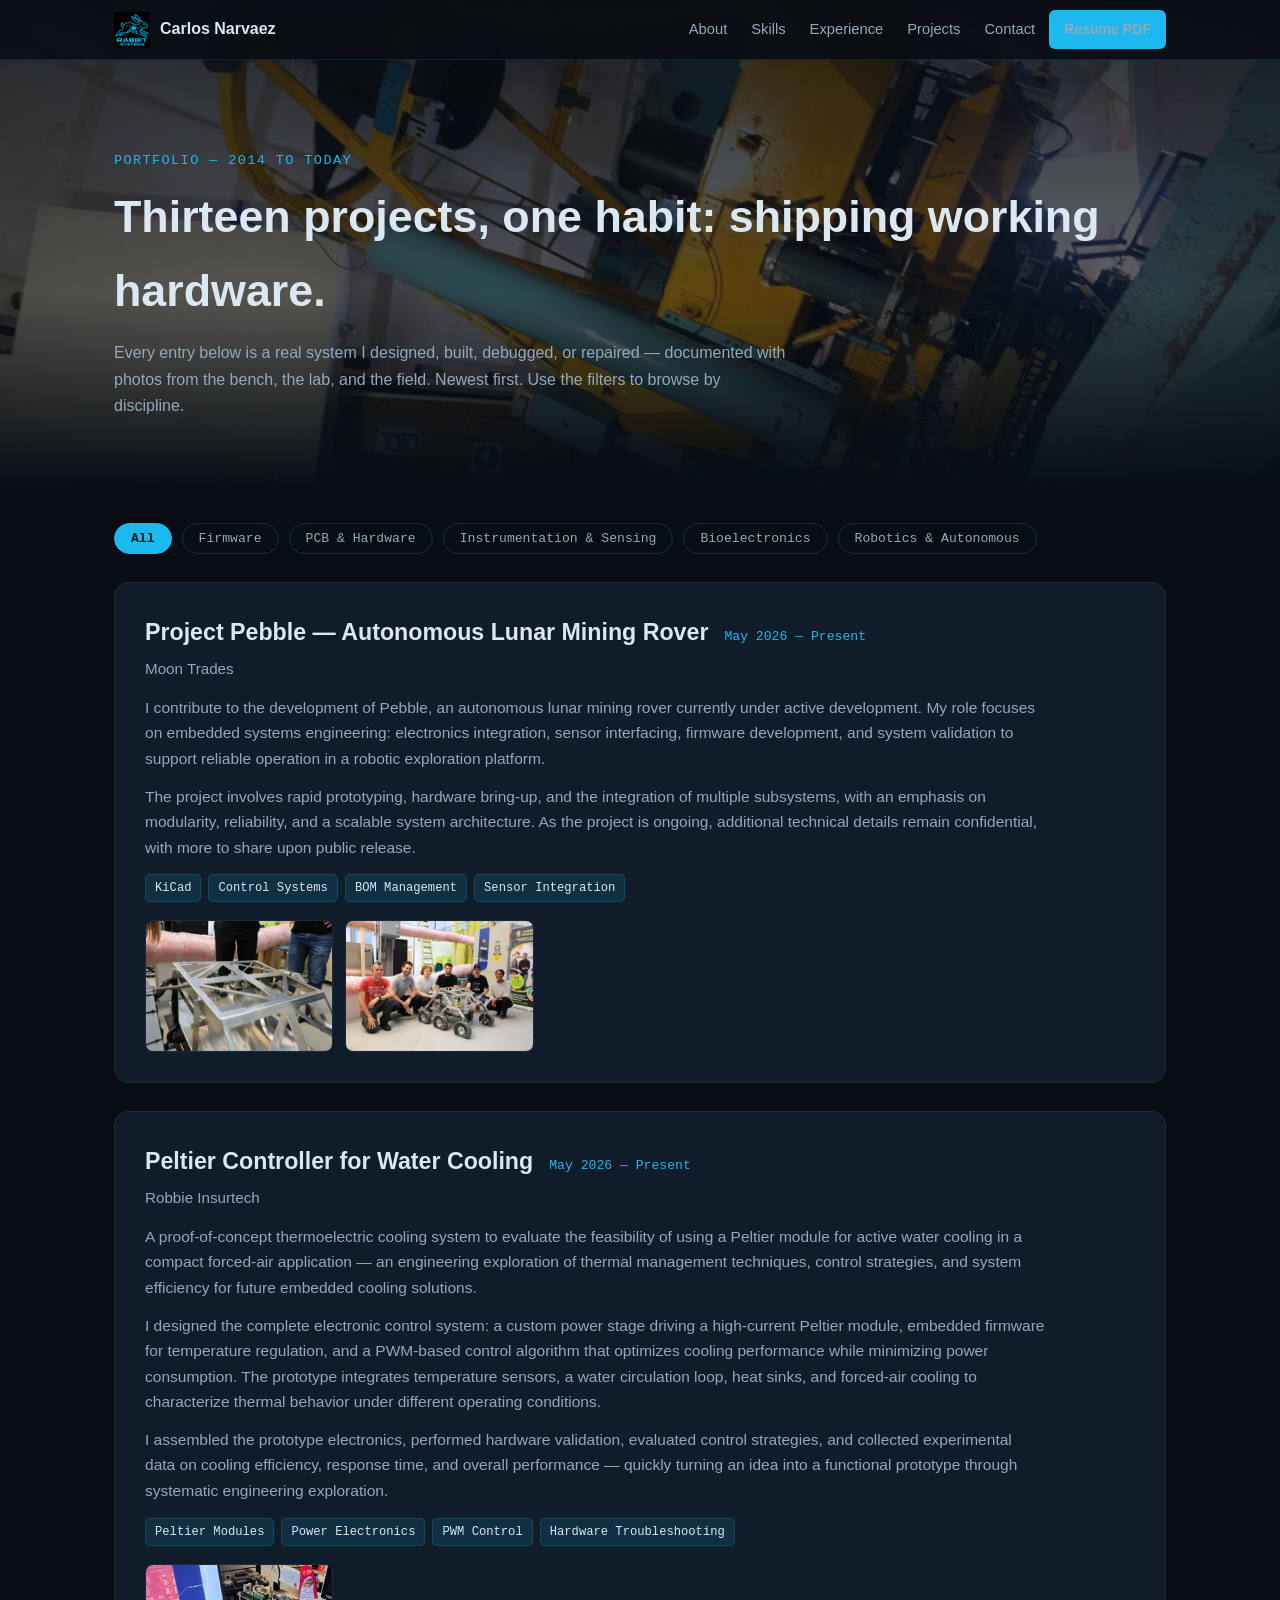
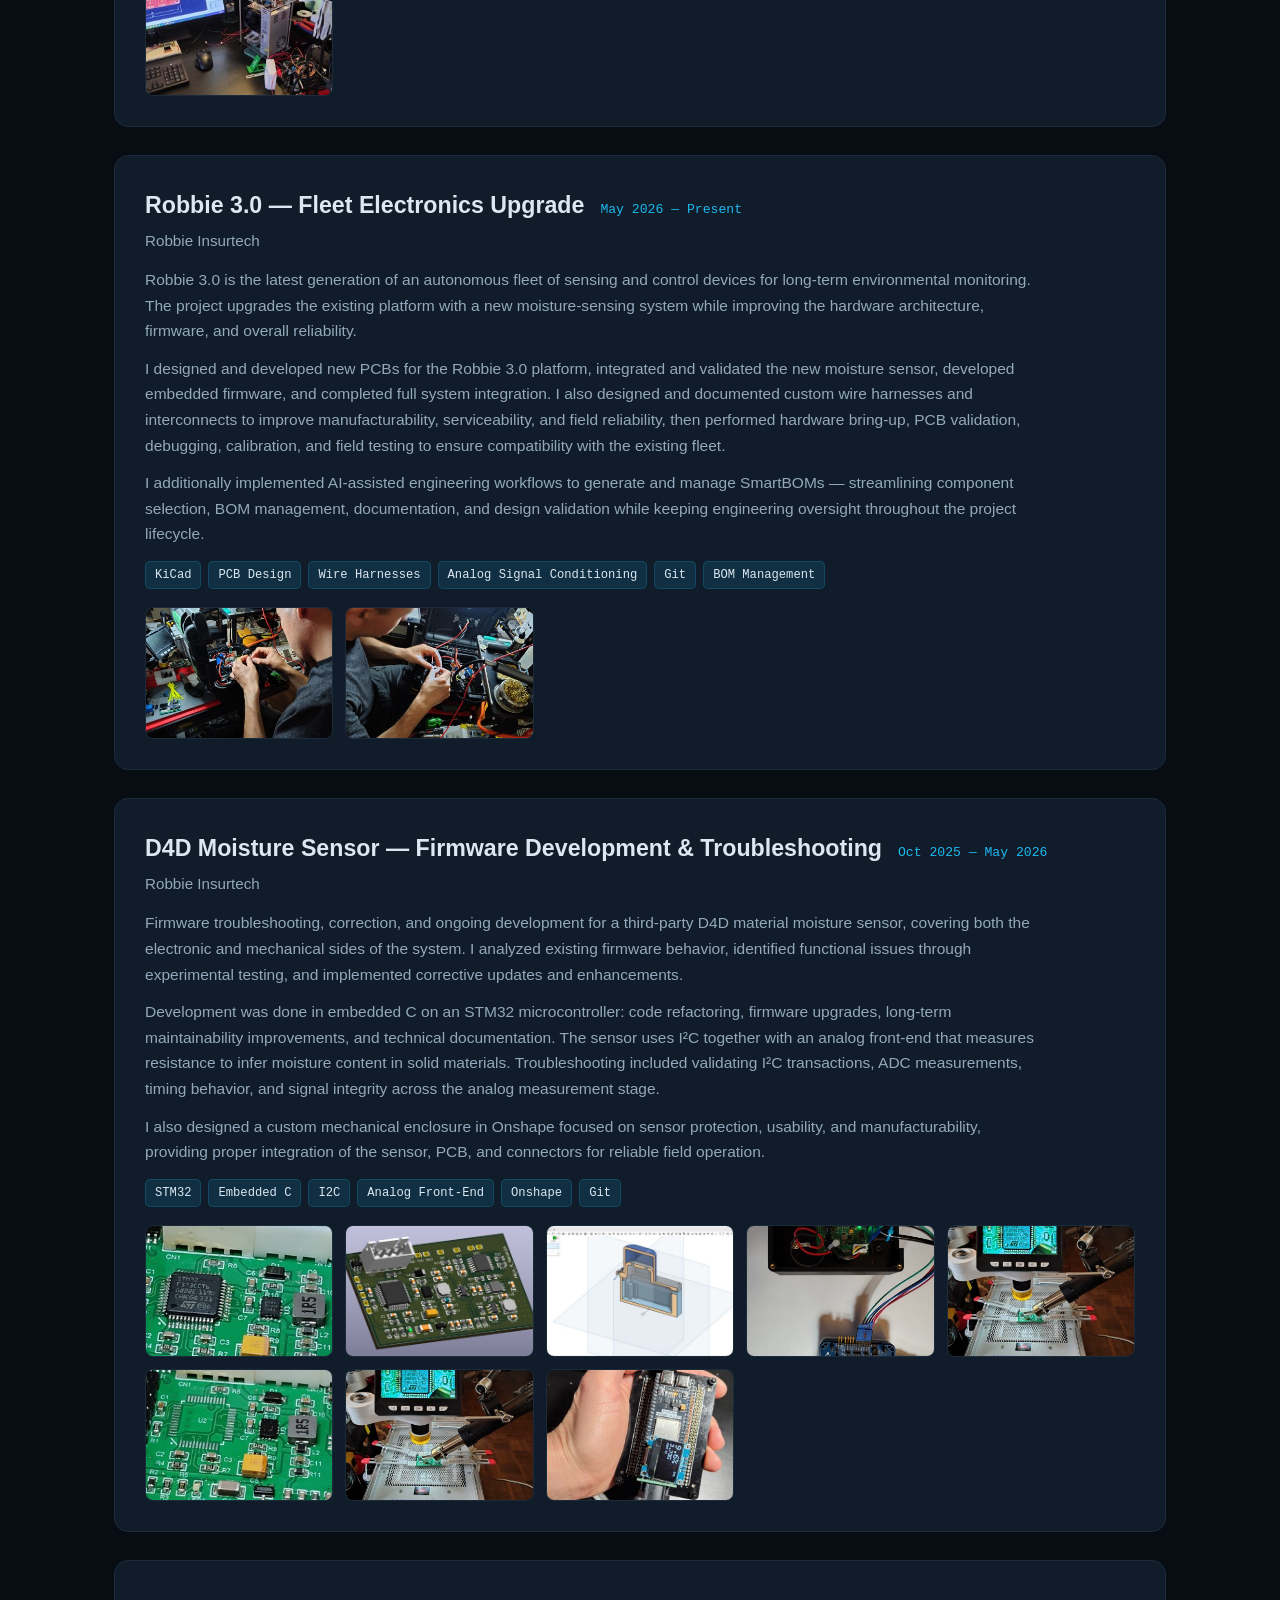
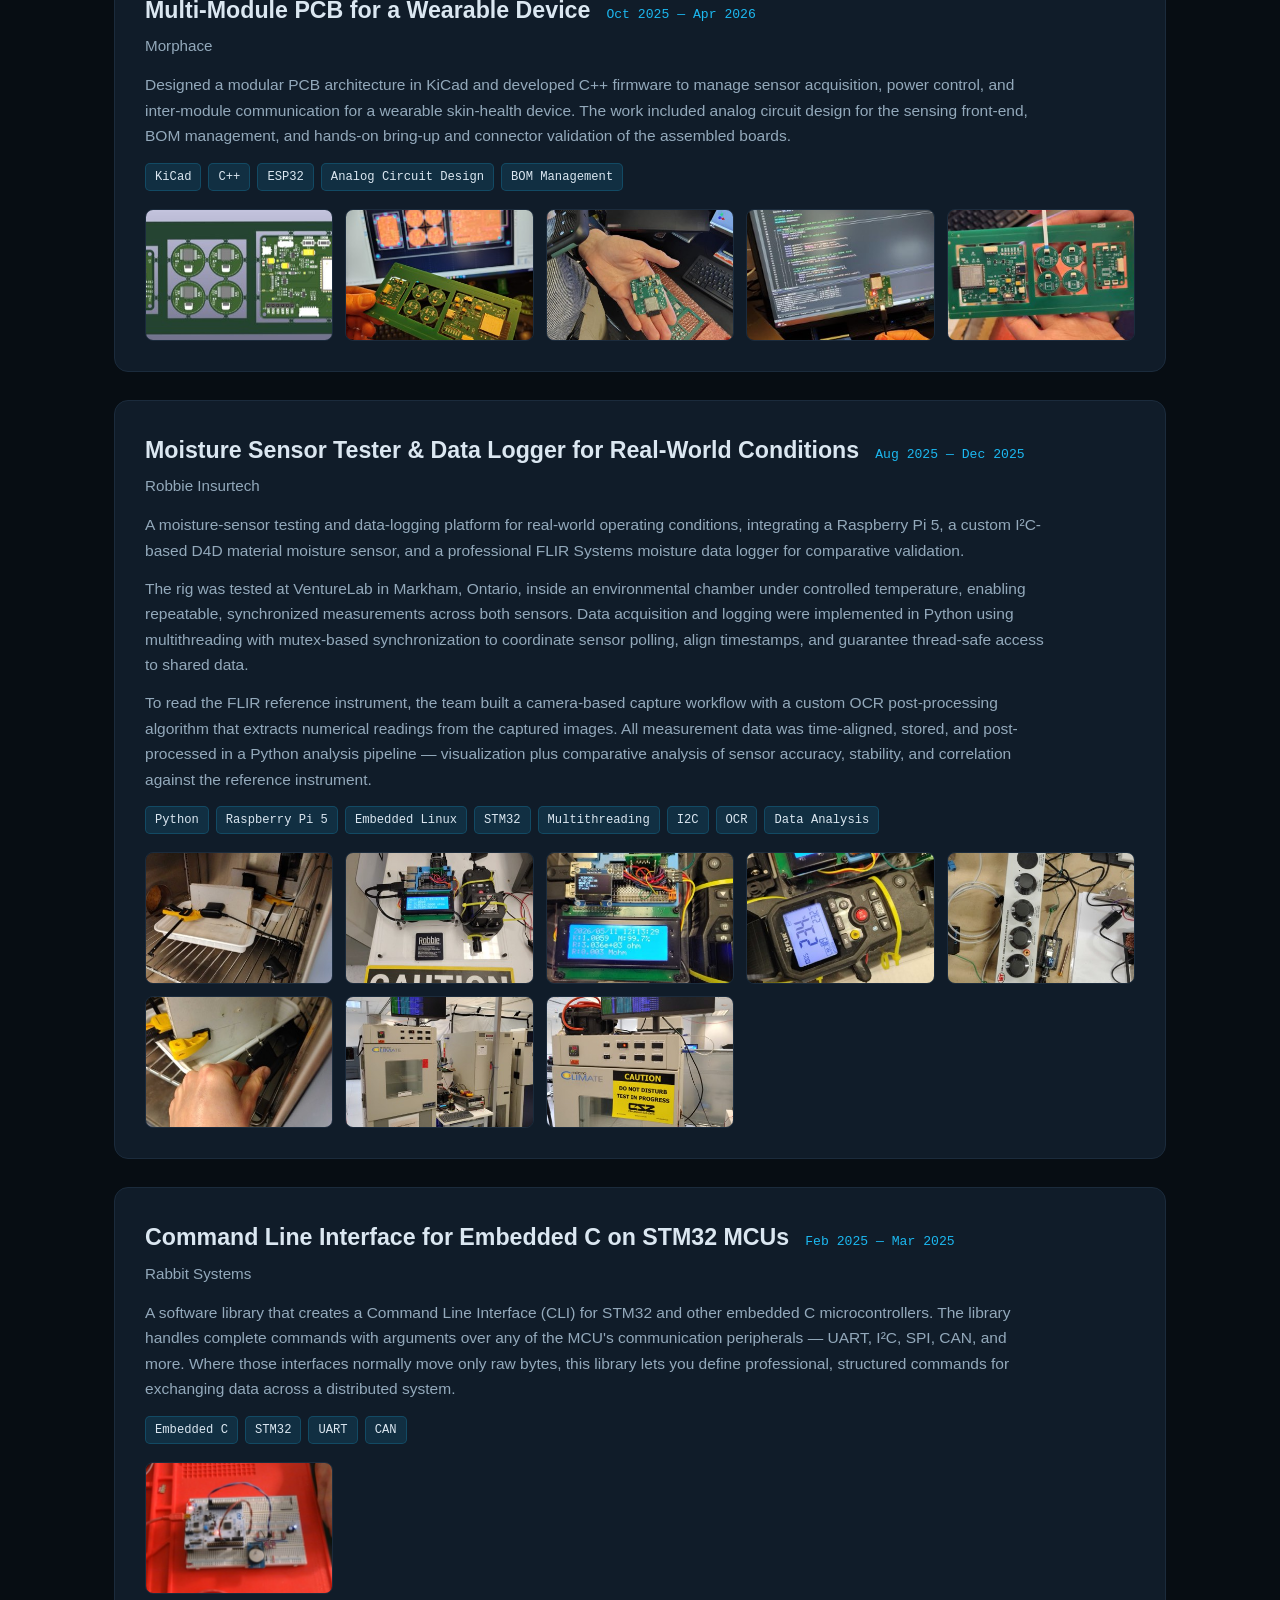
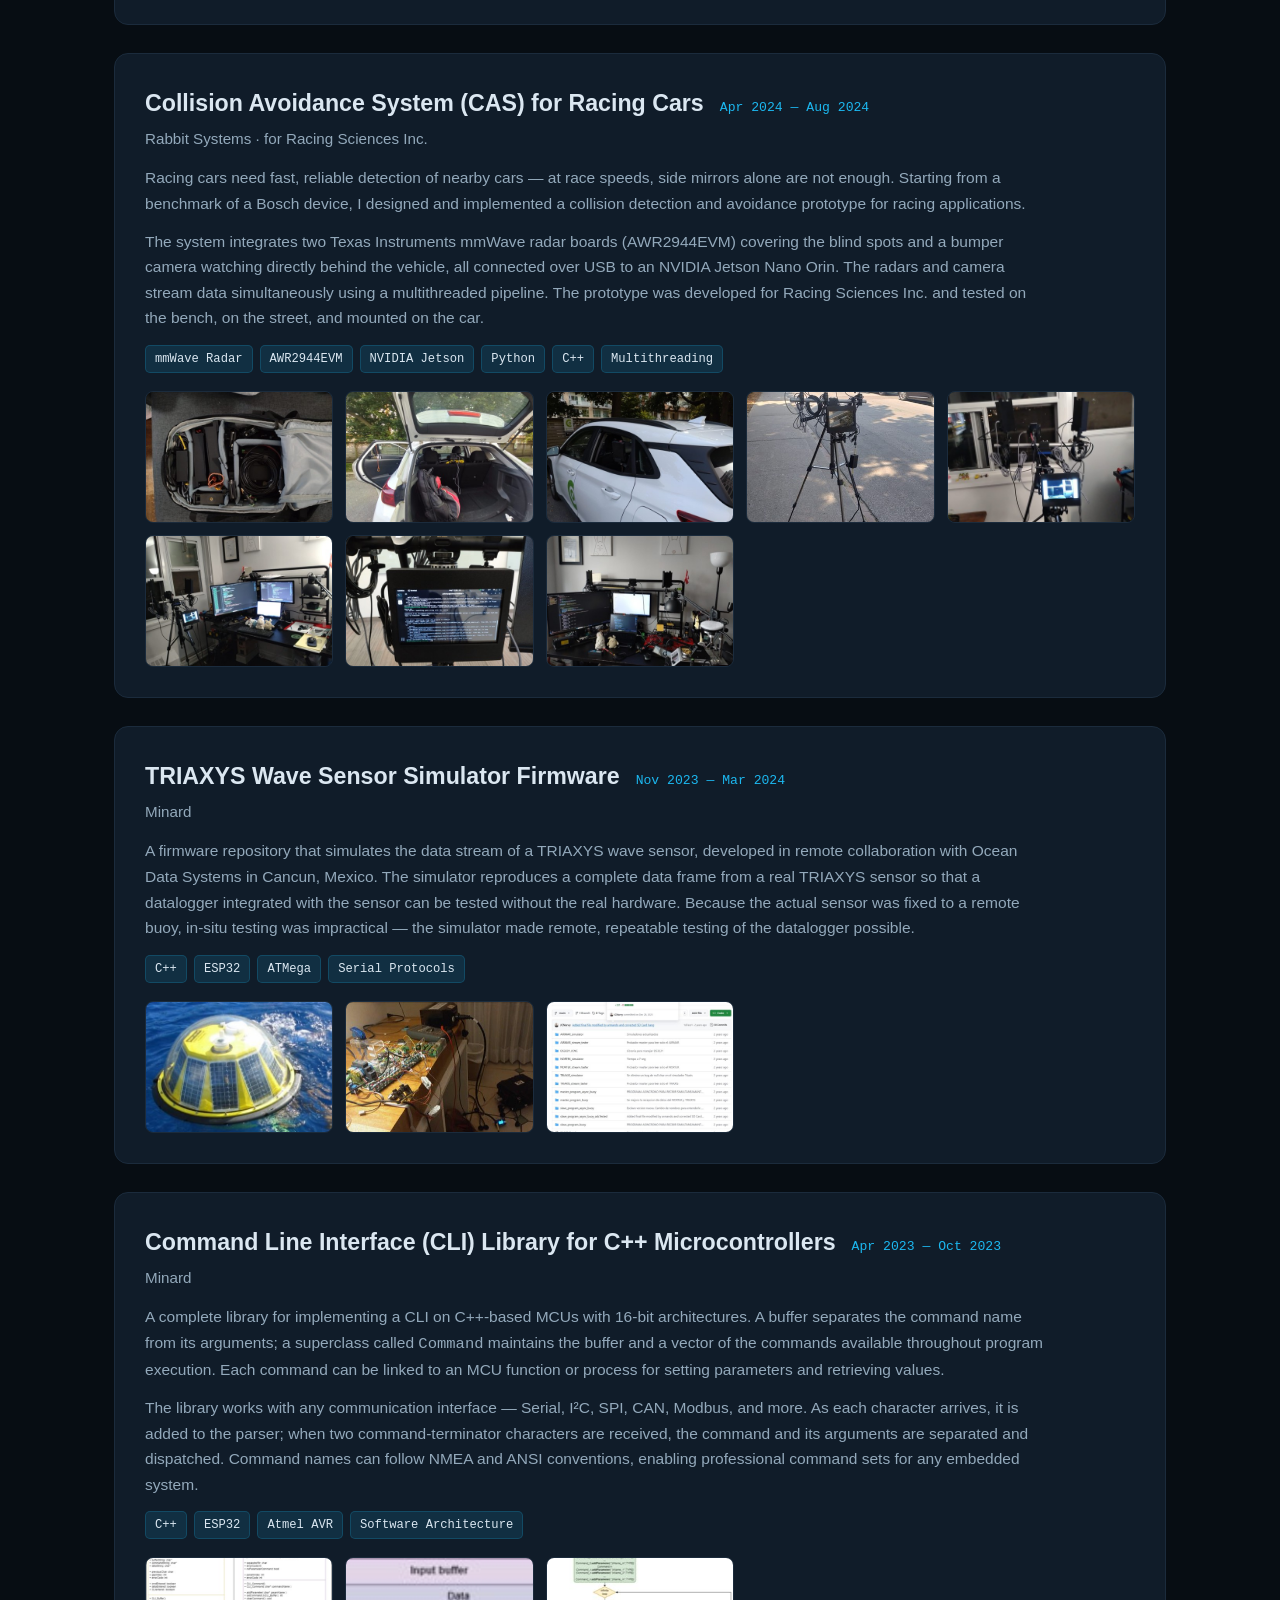
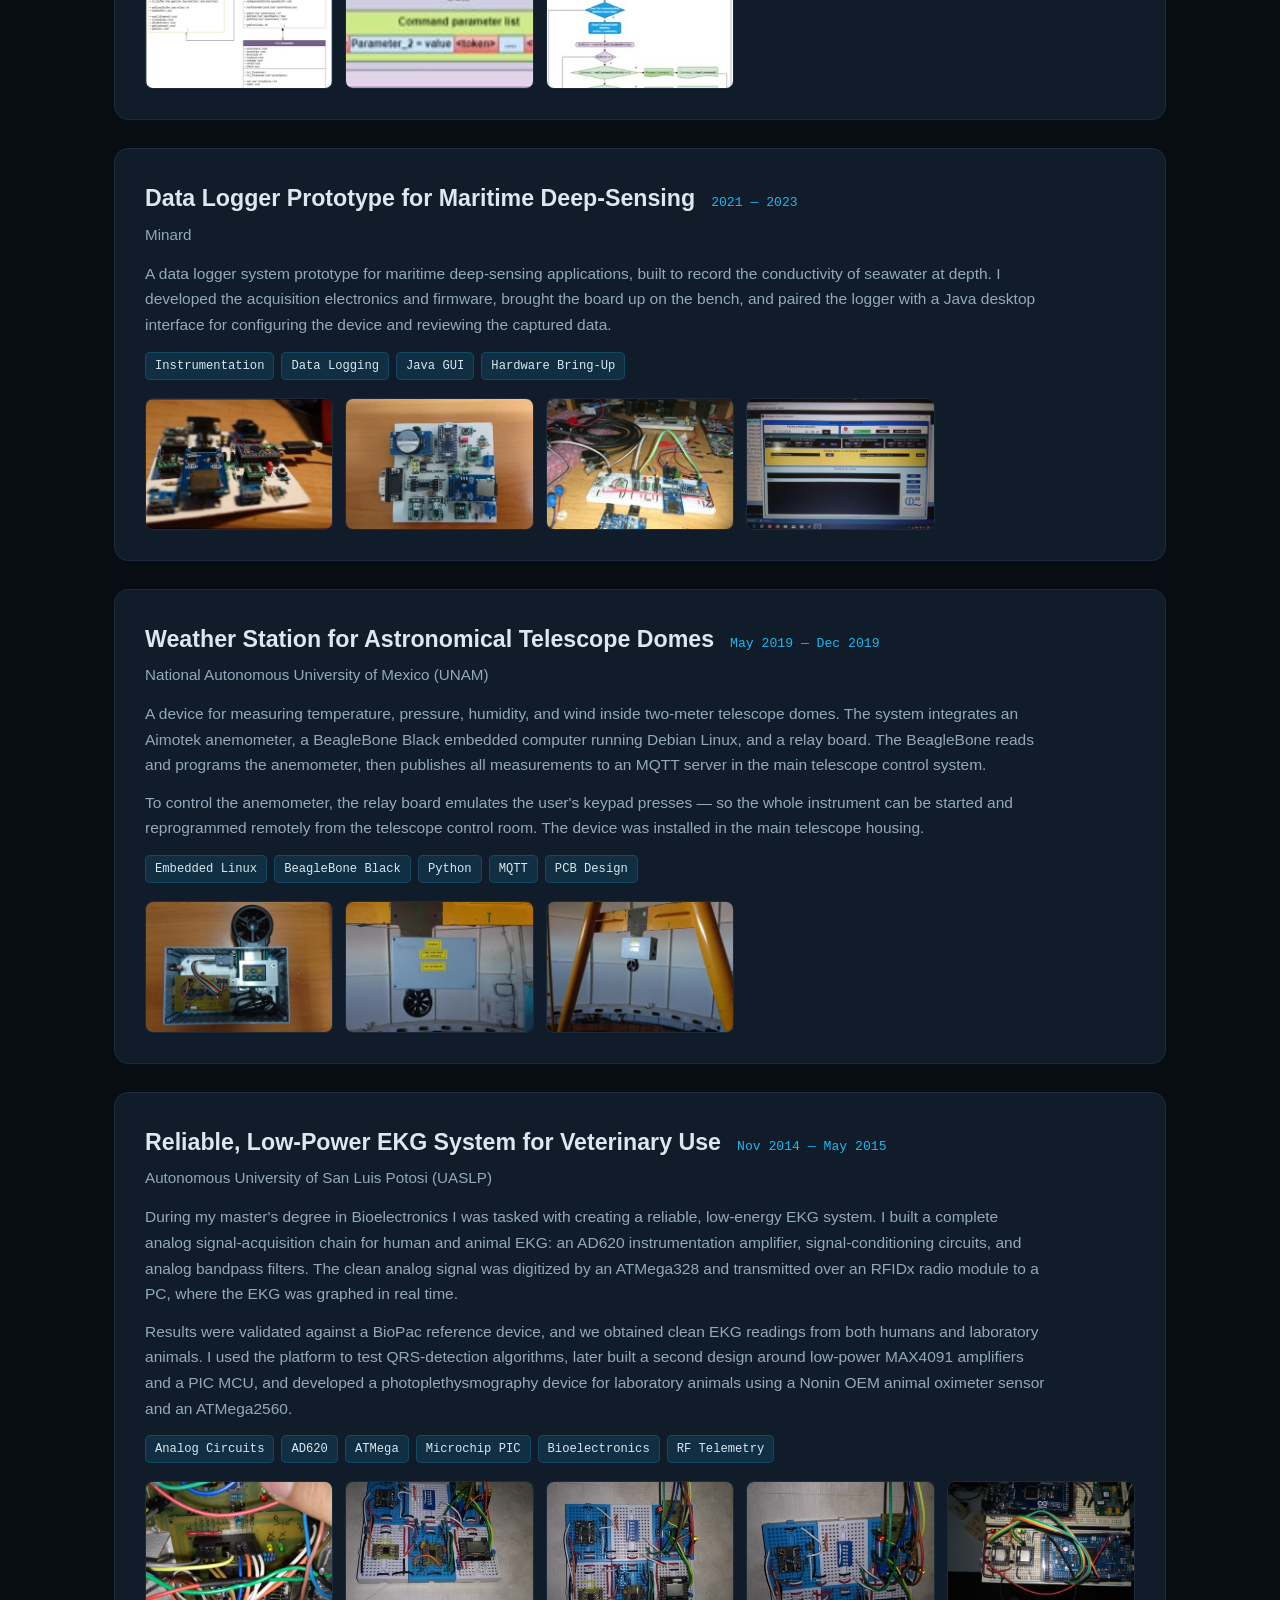
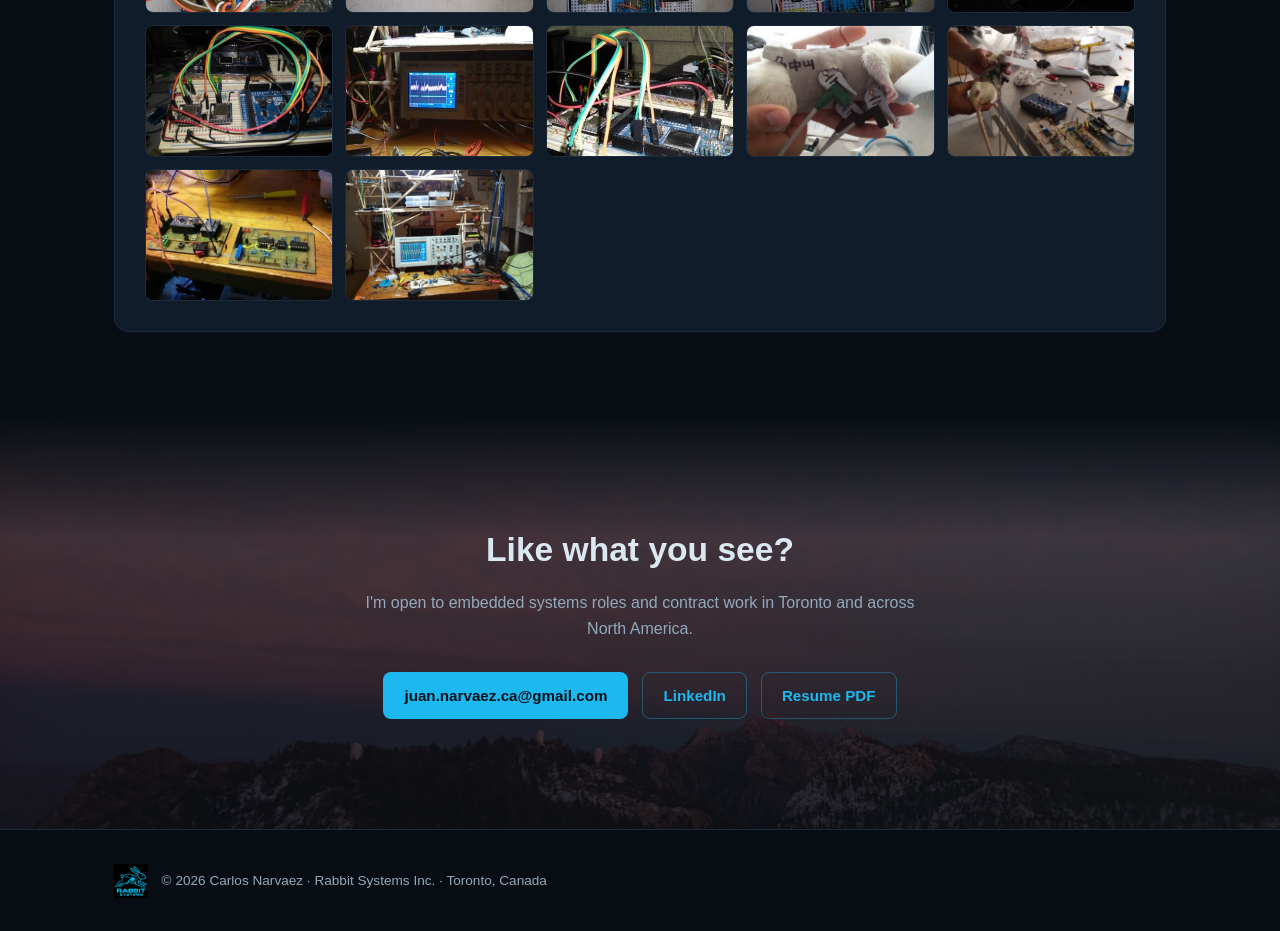
==== projects.html @ be129789 "Add portfolio website: pages, styles, optimized images, resume PDF Static site (HTML/CSS/vanilla JS)" ====
<!DOCTYPE html>
<html lang="en">
<head>
  <meta charset="UTF-8">
  <meta name="viewport" content="width=device-width, initial-scale=1.0">
  <title>Projects — Carlos Narvaez | Embedded Systems Engineer, Toronto</title>
  <meta name="description" content="Thirteen embedded systems projects by Carlos Narvaez: lunar rover electronics, mmWave collision avoidance, moisture-sensing fleets, wearable PCBs, telescope instrumentation, and veterinary EKG systems — all documented with real photos.">
  <meta name="author" content="Carlos Narvaez">
  <link rel="icon" type="image/png" href="assets/img/favicon.png">
  <link rel="stylesheet" href="css/style.css">
  <meta property="og:type" content="website">
  <meta property="og:title" content="Projects — Carlos Narvaez, Embedded Systems Engineer">
  <meta property="og:description" content="A decade of embedded hardware, firmware, and instrumentation projects with real build photos.">
  <meta property="og:image" content="assets/img/projects/pebble/rover.jpg">
</head>
<body>

<nav class="nav">
  <div class="nav-inner">
    <a class="nav-brand" href="index.html">
      <img src="assets/img/logo-small.png" alt="Rabbit Systems logo">
      <span>Carlos Narvaez</span>
    </a>
    <div class="nav-links">
      <a href="index.html#about">About</a>
      <a href="index.html#skills">Skills</a>
      <a href="index.html#experience">Experience</a>
      <a href="projects.html">Projects</a>
      <a href="index.html#contact">Contact</a>
      <a class="btn btn-primary" href="assets/resume/Carlos-Narvaez-Resume.pdf" download>Resume PDF</a>
    </div>
  </div>
</nav>

<header class="page-hero">
  <div class="container">
    <div class="section-kicker">portfolio — 2014 to today</div>
    <h1>Thirteen projects, one habit: shipping working hardware.</h1>
    <p>
      Every entry below is a real system I designed, built, debugged, or repaired — documented with photos
      from the bench, the lab, and the field. Newest first. Use the filters to browse by discipline.
    </p>
  </div>
</header>

<main class="container" style="padding-bottom: 80px;">

  <div class="filters">
    <button class="chip active" data-filter="all">All</button>
    <button class="chip" data-filter="firmware">Firmware</button>
    <button class="chip" data-filter="hardware">PCB &amp; Hardware</button>
    <button class="chip" data-filter="instrumentation">Instrumentation &amp; Sensing</button>
    <button class="chip" data-filter="bioelectronics">Bioelectronics</button>
    <button class="chip" data-filter="robotics">Robotics &amp; Autonomous</button>
  </div>

  <!-- 1. Pebble -->
  <article class="project reveal" id="pebble" data-cats="robotics hardware firmware">
    <div class="project-head">
      <h2>Project Pebble — Autonomous Lunar Mining Rover</h2>
      <span class="project-meta">May 2026 — Present</span>
    </div>
    <div class="project-company">Moon Trades</div>
    <p>
      I contribute to the development of Pebble, an autonomous lunar mining rover currently under active
      development. My role focuses on embedded systems engineering: electronics integration, sensor
      interfacing, firmware development, and system validation to support reliable operation in a robotic
      exploration platform.
    </p>
    <p>
      The project involves rapid prototyping, hardware bring-up, and the integration of multiple subsystems,
      with an emphasis on modularity, reliability, and a scalable system architecture. As the project is
      ongoing, additional technical details remain confidential, with more to share upon public release.
    </p>
    <div class="tags"><span class="tag">KiCad</span><span class="tag">Control Systems</span><span class="tag">BOM Management</span><span class="tag">Sensor Integration</span></div>
    <div class="gallery">
      <a href="assets/img/projects/pebble/rover.jpg"><img src="assets/img/projects/pebble/rover-thumb.jpg" alt="Pebble lunar mining rover prototype chassis during development."></a>
      <a href="assets/img/projects/pebble/team.jpg"><img src="assets/img/projects/pebble/team-thumb.jpg" alt="The Pebble rover engineering team at work."></a>
    </div>
  </article>

  <!-- 2. Peltier -->
  <article class="project reveal" id="peltier" data-cats="hardware firmware">
    <div class="project-head">
      <h2>Peltier Controller for Water Cooling</h2>
      <span class="project-meta">May 2026 — Present</span>
    </div>
    <div class="project-company">Robbie Insurtech</div>
    <p>
      A proof-of-concept thermoelectric cooling system to evaluate the feasibility of using a Peltier module
      for active water cooling in a compact forced-air application — an engineering exploration of thermal
      management techniques, control strategies, and system efficiency for future embedded cooling solutions.
    </p>
    <p>
      I designed the complete electronic control system: a custom power stage driving a high-current Peltier
      module, embedded firmware for temperature regulation, and a PWM-based control algorithm that optimizes
      cooling performance while minimizing power consumption. The prototype integrates temperature sensors, a
      water circulation loop, heat sinks, and forced-air cooling to characterize thermal behavior under
      different operating conditions.
    </p>
    <p>
      I assembled the prototype electronics, performed hardware validation, evaluated control strategies, and
      collected experimental data on cooling efficiency, response time, and overall performance — quickly
      turning an idea into a functional prototype through systematic engineering exploration.
    </p>
    <div class="tags"><span class="tag">Peltier Modules</span><span class="tag">Power Electronics</span><span class="tag">PWM Control</span><span class="tag">Hardware Troubleshooting</span></div>
    <div class="gallery">
      <a href="assets/img/projects/peltier/peltier-prototype.jpg"><img src="assets/img/projects/peltier/peltier-prototype-thumb.jpg" alt="Peltier thermoelectric water-cooling controller prototype with power stage and sensors."></a>
    </div>
  </article>

  <!-- 3. Robbie 3.0 -->
  <article class="project reveal" id="robbie3" data-cats="hardware firmware instrumentation">
    <div class="project-head">
      <h2>Robbie 3.0 — Fleet Electronics Upgrade</h2>
      <span class="project-meta">May 2026 — Present</span>
    </div>
    <div class="project-company">Robbie Insurtech</div>
    <p>
      Robbie 3.0 is the latest generation of an autonomous fleet of sensing and control devices for long-term
      environmental monitoring. The project upgrades the existing platform with a new moisture-sensing system
      while improving the hardware architecture, firmware, and overall reliability.
    </p>
    <p>
      I designed and developed new PCBs for the Robbie 3.0 platform, integrated and validated the new moisture
      sensor, developed embedded firmware, and completed full system integration. I also designed and
      documented custom wire harnesses and interconnects to improve manufacturability, serviceability, and
      field reliability, then performed hardware bring-up, PCB validation, debugging, calibration, and field
      testing to ensure compatibility with the existing fleet.
    </p>
    <p>
      I additionally implemented AI-assisted engineering workflows to generate and manage SmartBOMs —
      streamlining component selection, BOM management, documentation, and design validation while keeping
      engineering oversight throughout the project lifecycle.
    </p>
    <div class="tags"><span class="tag">KiCad</span><span class="tag">PCB Design</span><span class="tag">Wire Harnesses</span><span class="tag">Analog Signal Conditioning</span><span class="tag">Git</span><span class="tag">BOM Management</span></div>
    <div class="gallery">
      <a href="assets/img/projects/robbie3/installing-and-testing.jpg"><img src="assets/img/projects/robbie3/installing-and-testing-thumb.jpg" alt="Installing and testing the upgraded Robbie 3.0 electronics in the field."></a>
      <a href="assets/img/projects/robbie3/testing-sensor.jpg"><img src="assets/img/projects/robbie3/testing-sensor-thumb.jpg" alt="Bench-testing the new moisture sensor for the Robbie 3.0 platform."></a>
    </div>
  </article>

  <!-- 4. D4D -->
  <article class="project reveal" id="d4d" data-cats="firmware instrumentation hardware">
    <div class="project-head">
      <h2>D4D Moisture Sensor — Firmware Development &amp; Troubleshooting</h2>
      <span class="project-meta">Oct 2025 — May 2026</span>
    </div>
    <div class="project-company">Robbie Insurtech</div>
    <p>
      Firmware troubleshooting, correction, and ongoing development for a third-party D4D material moisture
      sensor, covering both the electronic and mechanical sides of the system. I analyzed existing firmware
      behavior, identified functional issues through experimental testing, and implemented corrective updates
      and enhancements.
    </p>
    <p>
      Development was done in embedded C on an STM32 microcontroller: code refactoring, firmware upgrades,
      long-term maintainability improvements, and technical documentation. The sensor uses I²C together with
      an analog front-end that measures resistance to infer moisture content in solid materials.
      Troubleshooting included validating I²C transactions, ADC measurements, timing behavior, and signal
      integrity across the analog measurement stage.
    </p>
    <p>
      I also designed a custom mechanical enclosure in Onshape focused on sensor protection, usability, and
      manufacturability, providing proper integration of the sensor, PCB, and connectors for reliable field
      operation.
    </p>
    <div class="tags"><span class="tag">STM32</span><span class="tag">Embedded C</span><span class="tag">I2C</span><span class="tag">Analog Front-End</span><span class="tag">Onshape</span><span class="tag">Git</span></div>
    <div class="gallery">
      <a href="assets/img/projects/d4d/pcb.jpg"><img src="assets/img/projects/d4d/pcb-thumb.jpg" alt="D4D moisture sensor PCB on the bench."></a>
      <a href="assets/img/projects/d4d/renderized-pcb.jpg"><img src="assets/img/projects/d4d/renderized-pcb-thumb.jpg" alt="3D render of the D4D moisture sensor PCB."></a>
      <a href="assets/img/projects/d4d/case-d4d.jpg"><img src="assets/img/projects/d4d/case-d4d-thumb.jpg" alt="Custom mechanical enclosure designed in Onshape for the D4D sensor."></a>
      <a href="assets/img/projects/d4d/pcb-firmware-uploading-troubleshooting.jpg"><img src="assets/img/projects/d4d/pcb-firmware-uploading-troubleshooting-thumb.jpg" alt="Troubleshooting firmware uploading on the D4D sensor PCB."></a>
      <a href="assets/img/projects/d4d/resoldering-mcu.jpg"><img src="assets/img/projects/d4d/resoldering-mcu-thumb.jpg" alt="Resoldering the STM32 microcontroller under magnification."></a>
      <a href="assets/img/projects/d4d/resoldering-the-mcu.jpg"><img src="assets/img/projects/d4d/resoldering-the-mcu-thumb.jpg" alt="SMD rework of the microcontroller on the D4D board."></a>
      <a href="assets/img/projects/d4d/rework.jpg"><img src="assets/img/projects/d4d/rework-thumb.jpg" alt="PCB rework station during D4D board repair."></a>
      <a href="assets/img/projects/d4d/serial-quick-tester-esp32.jpg"><img src="assets/img/projects/d4d/serial-quick-tester-esp32-thumb.jpg" alt="ESP32-based serial quick tester used to validate the D4D sensor."></a>
    </div>
  </article>

  <!-- 5. Wearable -->
  <article class="project reveal" id="wearable" data-cats="hardware bioelectronics firmware">
    <div class="project-head">
      <h2>Multi-Module PCB for a Wearable Device</h2>
      <span class="project-meta">Oct 2025 — Apr 2026</span>
    </div>
    <div class="project-company">Morphace</div>
    <p>
      Designed a modular PCB architecture in KiCad and developed C++ firmware to manage sensor acquisition,
      power control, and inter-module communication for a wearable skin-health device. The work included
      analog circuit design for the sensing front-end, BOM management, and hands-on bring-up and connector
      validation of the assembled boards.
    </p>
    <div class="tags"><span class="tag">KiCad</span><span class="tag">C++</span><span class="tag">ESP32</span><span class="tag">Analog Circuit Design</span><span class="tag">BOM Management</span></div>
    <div class="gallery">
      <a href="assets/img/projects/wearable/pcb.jpg"><img src="assets/img/projects/wearable/pcb-thumb.jpg" alt="Multi-module wearable device PCB, assembled."></a>
      <a href="assets/img/projects/wearable/pcb-ready.jpg"><img src="assets/img/projects/wearable/pcb-ready-thumb.jpg" alt="Finished wearable PCB ready for integration."></a>
      <a href="assets/img/projects/wearable/unboxing.jpg"><img src="assets/img/projects/wearable/unboxing-thumb.jpg" alt="Unboxing the first fabricated batch of wearable PCBs."></a>
      <a href="assets/img/projects/wearable/first-quick-test.jpg"><img src="assets/img/projects/wearable/first-quick-test-thumb.jpg" alt="First power-on quick test of the wearable board."></a>
      <a href="assets/img/projects/wearable/testing-connectors.jpg"><img src="assets/img/projects/wearable/testing-connectors-thumb.jpg" alt="Testing inter-module connectors on the wearable PCB."></a>
    </div>
  </article>

  <!-- 6. Moisture tester -->
  <article class="project reveal" id="moisture-tester" data-cats="instrumentation firmware">
    <div class="project-head">
      <h2>Moisture Sensor Tester &amp; Data Logger for Real-World Conditions</h2>
      <span class="project-meta">Aug 2025 — Dec 2025</span>
    </div>
    <div class="project-company">Robbie Insurtech</div>
    <p>
      A moisture-sensor testing and data-logging platform for real-world operating conditions, integrating a
      Raspberry Pi 5, a custom I²C-based D4D material moisture sensor, and a professional FLIR Systems
      moisture data logger for comparative validation.
    </p>
    <p>
      The rig was tested at VentureLab in Markham, Ontario, inside an environmental chamber under controlled
      temperature, enabling repeatable, synchronized measurements across both sensors. Data acquisition and
      logging were implemented in Python using multithreading with mutex-based synchronization to coordinate
      sensor polling, align timestamps, and guarantee thread-safe access to shared data.
    </p>
    <p>
      To read the FLIR reference instrument, the team built a camera-based capture workflow with a custom OCR
      post-processing algorithm that extracts numerical readings from the captured images. All measurement
      data was time-aligned, stored, and post-processed in a Python analysis pipeline — visualization plus
      comparative analysis of sensor accuracy, stability, and correlation against the reference instrument.
    </p>
    <div class="tags"><span class="tag">Python</span><span class="tag">Raspberry Pi 5</span><span class="tag">Embedded Linux</span><span class="tag">STM32</span><span class="tag">Multithreading</span><span class="tag">I2C</span><span class="tag">OCR</span><span class="tag">Data Analysis</span></div>
    <div class="gallery">
      <a href="assets/img/projects/moisture-tester/temperature-chamber-tester.jpg"><img src="assets/img/projects/moisture-tester/temperature-chamber-tester-thumb.jpg" alt="Test rig inside the environmental temperature chamber at VentureLab."></a>
      <a href="assets/img/projects/moisture-tester/testing-dataloger.jpg"><img src="assets/img/projects/moisture-tester/testing-dataloger-thumb.jpg" alt="Testing the data logger platform on the bench."></a>
      <a href="assets/img/projects/moisture-tester/datalogger-interface.jpg"><img src="assets/img/projects/moisture-tester/datalogger-interface-thumb.jpg" alt="Data logger user interface showing live sensor readings."></a>
      <a href="assets/img/projects/moisture-tester/benchmarketing-instrument.jpg"><img src="assets/img/projects/moisture-tester/benchmarketing-instrument-thumb.jpg" alt="Benchmarking against the FLIR professional moisture instrument."></a>
      <a href="assets/img/projects/moisture-tester/resistance-industrial-decade.jpg"><img src="assets/img/projects/moisture-tester/resistance-industrial-decade-thumb.jpg" alt="Industrial resistance decade box used for sensor calibration."></a>
      <a href="assets/img/projects/moisture-tester/drywall-moisture.jpg"><img src="assets/img/projects/moisture-tester/drywall-moisture-thumb.jpg" alt="Measuring drywall moisture content during validation."></a>
      <a href="assets/img/projects/moisture-tester/temperature-camera.jpg"><img src="assets/img/projects/moisture-tester/temperature-camera-thumb.jpg" alt="Thermal camera view of the sensor under test."></a>
      <a href="assets/img/projects/moisture-tester/testing-on-heat-camera.jpg"><img src="assets/img/projects/moisture-tester/testing-on-heat-camera-thumb.jpg" alt="Heat camera testing session for the moisture tester."></a>
    </div>
  </article>

  <!-- 7. CLI STM32 -->
  <article class="project reveal" id="cli-stm32" data-cats="firmware">
    <div class="project-head">
      <h2>Command Line Interface for Embedded C on STM32 MCUs</h2>
      <span class="project-meta">Feb 2025 — Mar 2025</span>
    </div>
    <div class="project-company">Rabbit Systems</div>
    <p>
      A software library that creates a Command Line Interface (CLI) for STM32 and other embedded C
      microcontrollers. The library handles complete commands with arguments over any of the MCU's
      communication peripherals — UART, I²C, SPI, CAN, and more. Where those interfaces normally move only
      raw bytes, this library lets you define professional, structured commands for exchanging data across a
      distributed system.
    </p>
    <div class="tags"><span class="tag">Embedded C</span><span class="tag">STM32</span><span class="tag">UART</span><span class="tag">CAN</span></div>
    <div class="gallery">
      <a href="assets/img/projects/cli-stm32/stm32-nucleo-for-testing.jpg"><img src="assets/img/projects/cli-stm32/stm32-nucleo-for-testing-thumb.jpg" alt="STM32 Nucleo development board used to test the CLI library."></a>
    </div>
  </article>

  <!-- 8. CAS -->
  <article class="project reveal" id="cas" data-cats="robotics instrumentation firmware">
    <div class="project-head">
      <h2>Collision Avoidance System (CAS) for Racing Cars</h2>
      <span class="project-meta">Apr 2024 — Aug 2024</span>
    </div>
    <div class="project-company">Rabbit Systems · for Racing Sciences Inc.</div>
    <p>
      Racing cars need fast, reliable detection of nearby cars — at race speeds, side mirrors alone are not
      enough. Starting from a benchmark of a Bosch device, I designed and implemented a collision detection
      and avoidance prototype for racing applications.
    </p>
    <p>
      The system integrates two Texas Instruments mmWave radar boards (AWR2944EVM) covering the blind spots
      and a bumper camera watching directly behind the vehicle, all connected over USB to an NVIDIA Jetson
      Nano Orin. The radars and camera stream data simultaneously using a multithreaded pipeline. The
      prototype was developed for Racing Sciences Inc. and tested on the bench, on the street, and mounted on
      the car.
    </p>
    <div class="tags"><span class="tag">mmWave Radar</span><span class="tag">AWR2944EVM</span><span class="tag">NVIDIA Jetson</span><span class="tag">Python</span><span class="tag">C++</span><span class="tag">Multithreading</span></div>
    <div class="gallery">
      <a href="assets/img/projects/cas/final-prototype.jpg"><img src="assets/img/projects/cas/final-prototype-thumb.jpg" alt="Final collision avoidance system prototype with radar boards and Jetson."></a>
      <a href="assets/img/projects/cas/car-mount-1.jpg"><img src="assets/img/projects/cas/car-mount-1-thumb.jpg" alt="Radar module mounted on the race car."></a>
      <a href="assets/img/projects/cas/car-test.jpg"><img src="assets/img/projects/cas/car-test-thumb.jpg" alt="On-car testing of the collision avoidance system."></a>
      <a href="assets/img/projects/cas/testing-of-street.jpg"><img src="assets/img/projects/cas/testing-of-street-thumb.jpg" alt="Street testing of radar detection range."></a>
      <a href="assets/img/projects/cas/testing-on-lab.jpg"><img src="assets/img/projects/cas/testing-on-lab-thumb.jpg" alt="Laboratory testing of the mmWave radar sensors."></a>
      <a href="assets/img/projects/cas/testing-software.jpg"><img src="assets/img/projects/cas/testing-software-thumb.jpg" alt="Radar visualization software during testing."></a>
      <a href="assets/img/projects/cas/debugging-errors.jpg"><img src="assets/img/projects/cas/debugging-errors-thumb.jpg" alt="Debugging session on the CAS data pipeline."></a>
      <a href="assets/img/projects/cas/laboratory.jpg"><img src="assets/img/projects/cas/laboratory-thumb.jpg" alt="CAS development bench in the laboratory."></a>
    </div>
  </article>

  <!-- 9. TRIAXYS -->
  <article class="project reveal" id="triaxys" data-cats="firmware instrumentation">
    <div class="project-head">
      <h2>TRIAXYS Wave Sensor Simulator Firmware</h2>
      <span class="project-meta">Nov 2023 — Mar 2024</span>
    </div>
    <div class="project-company">Minard</div>
    <p>
      A firmware repository that simulates the data stream of a TRIAXYS wave sensor, developed in remote
      collaboration with Ocean Data Systems in Cancun, Mexico. The simulator reproduces a complete data frame
      from a real TRIAXYS sensor so that a datalogger integrated with the sensor can be tested without the
      real hardware. Because the actual sensor was fixed to a remote buoy, in-situ testing was impractical —
      the simulator made remote, repeatable testing of the datalogger possible.
    </p>
    <div class="tags"><span class="tag">C++</span><span class="tag">ESP32</span><span class="tag">ATMega</span><span class="tag">Serial Protocols</span></div>
    <div class="gallery">
      <a href="assets/img/projects/triaxys/buoy.jpg"><img src="assets/img/projects/triaxys/buoy-thumb.jpg" alt="The remote ocean buoy carrying the real TRIAXYS wave sensor."></a>
      <a href="assets/img/projects/triaxys/test-on-lab.jpg"><img src="assets/img/projects/triaxys/test-on-lab-thumb.jpg" alt="Lab testing of the TRIAXYS simulator firmware."></a>
      <a href="assets/img/projects/triaxys/repo.jpg"><img src="assets/img/projects/triaxys/repo-thumb.jpg" alt="The simulator firmware repository and documentation."></a>
    </div>
  </article>

  <!-- 10. CLI C++ -->
  <article class="project reveal" id="cli-cpp" data-cats="firmware">
    <div class="project-head">
      <h2>Command Line Interface (CLI) Library for C++ Microcontrollers</h2>
      <span class="project-meta">Apr 2023 — Oct 2023</span>
    </div>
    <div class="project-company">Minard</div>
    <p>
      A complete library for implementing a CLI on C++-based MCUs with 16-bit architectures. A buffer
      separates the command name from its arguments; a superclass called <code>Command</code> maintains the
      buffer and a vector of the commands available throughout program execution. Each command can be linked
      to an MCU function or process for setting parameters and retrieving values.
    </p>
    <p>
      The library works with any communication interface — Serial, I²C, SPI, CAN, Modbus, and more. As each
      character arrives, it is added to the parser; when two command-terminator characters are received, the
      command and its arguments are separated and dispatched. Command names can follow NMEA and ANSI
      conventions, enabling professional command sets for any embedded system.
    </p>
    <div class="tags"><span class="tag">C++</span><span class="tag">ESP32</span><span class="tag">Atmel AVR</span><span class="tag">Software Architecture</span></div>
    <div class="gallery">
      <a href="assets/img/projects/cli-cpp/class-diagramm.jpg"><img src="assets/img/projects/cli-cpp/class-diagramm-thumb.jpg" alt="Class diagram of the CLI library architecture."></a>
      <a href="assets/img/projects/cli-cpp/buffer-schema.jpg"><img src="assets/img/projects/cli-cpp/buffer-schema-thumb.jpg" alt="Buffer schema showing command and argument separation."></a>
      <a href="assets/img/projects/cli-cpp/cli-implementation.jpg"><img src="assets/img/projects/cli-cpp/cli-implementation-thumb.jpg" alt="Example CLI implementation running on a microcontroller."></a>
    </div>
  </article>

  <!-- 11. Maritime logger -->
  <article class="project reveal" id="maritime-logger" data-cats="instrumentation hardware">
    <div class="project-head">
      <h2>Data Logger Prototype for Maritime Deep-Sensing</h2>
      <span class="project-meta">2021 — 2023</span>
    </div>
    <div class="project-company">Minard</div>
    <p>
      A data logger system prototype for maritime deep-sensing applications, built to record the conductivity
      of seawater at depth. I developed the acquisition electronics and firmware, brought the board up on the
      bench, and paired the logger with a Java desktop interface for configuring the device and reviewing the
      captured data.
    </p>
    <div class="tags"><span class="tag">Instrumentation</span><span class="tag">Data Logging</span><span class="tag">Java GUI</span><span class="tag">Hardware Bring-Up</span></div>
    <div class="gallery">
      <a href="assets/img/projects/maritime-logger/datalogger.jpg"><img src="assets/img/projects/maritime-logger/datalogger-thumb.jpg" alt="Maritime deep-sensing data logger prototype."></a>
      <a href="assets/img/projects/maritime-logger/board.jpg"><img src="assets/img/projects/maritime-logger/board-thumb.jpg" alt="Data logger acquisition board."></a>
      <a href="assets/img/projects/maritime-logger/first-testing-and-troubleshooting.jpg"><img src="assets/img/projects/maritime-logger/first-testing-and-troubleshooting-thumb.jpg" alt="First bench testing and troubleshooting of the logger."></a>
      <a href="assets/img/projects/maritime-logger/java-interface.jpg"><img src="assets/img/projects/maritime-logger/java-interface-thumb.jpg" alt="Java desktop interface for the data logger."></a>
    </div>
  </article>

  <!-- 12. Telescope -->
  <article class="project reveal" id="telescope" data-cats="instrumentation firmware">
    <div class="project-head">
      <h2>Weather Station for Astronomical Telescope Domes</h2>
      <span class="project-meta">May 2019 — Dec 2019</span>
    </div>
    <div class="project-company">National Autonomous University of Mexico (UNAM)</div>
    <p>
      A device for measuring temperature, pressure, humidity, and wind inside two-meter telescope domes. The
      system integrates an Aimotek anemometer, a BeagleBone Black embedded computer running Debian Linux, and
      a relay board. The BeagleBone reads and programs the anemometer, then publishes all measurements to an
      MQTT server in the main telescope control system.
    </p>
    <p>
      To control the anemometer, the relay board emulates the user's keypad presses — so the whole instrument
      can be started and reprogrammed remotely from the telescope control room. The device was installed in
      the main telescope housing.
    </p>
    <div class="tags"><span class="tag">Embedded Linux</span><span class="tag">BeagleBone Black</span><span class="tag">Python</span><span class="tag">MQTT</span><span class="tag">PCB Design</span></div>
    <div class="gallery">
      <a href="assets/img/projects/telescope/finished-electronics.jpg"><img src="assets/img/projects/telescope/finished-electronics-thumb.jpg" alt="Finished electronics of the dome weather station."></a>
      <a href="assets/img/projects/telescope/mounted-instrument.jpg"><img src="assets/img/projects/telescope/mounted-instrument-thumb.jpg" alt="The weather instrument mounted in the telescope dome."></a>
      <a href="assets/img/projects/telescope/telescope-mounting.jpg"><img src="assets/img/projects/telescope/telescope-mounting-thumb.jpg" alt="Installing the instrument in the two-meter telescope housing."></a>
    </div>
  </article>

  <!-- 13. EKG -->
  <article class="project reveal" id="ekg" data-cats="bioelectronics hardware firmware">
    <div class="project-head">
      <h2>Reliable, Low-Power EKG System for Veterinary Use</h2>
      <span class="project-meta">Nov 2014 — May 2015</span>
    </div>
    <div class="project-company">Autonomous University of San Luis Potosi (UASLP)</div>
    <p>
      During my master's degree in Bioelectronics I was tasked with creating a reliable, low-energy EKG
      system. I built a complete analog signal-acquisition chain for human and animal EKG: an AD620
      instrumentation amplifier, signal-conditioning circuits, and analog bandpass filters. The clean analog
      signal was digitized by an ATMega328 and transmitted over an RFIDx radio module to a PC, where the EKG
      was graphed in real time.
    </p>
    <p>
      Results were validated against a BioPac reference device, and we obtained clean EKG readings from both
      humans and laboratory animals. I used the platform to test QRS-detection algorithms, later built a
      second design around low-power MAX4091 amplifiers and a PIC MCU, and developed a photoplethysmography
      device for laboratory animals using a Nonin OEM animal oximeter sensor and an ATMega2560.
    </p>
    <div class="tags"><span class="tag">Analog Circuits</span><span class="tag">AD620</span><span class="tag">ATMega</span><span class="tag">Microchip PIC</span><span class="tag">Bioelectronics</span><span class="tag">RF Telemetry</span></div>
    <div class="gallery">
      <a href="assets/img/projects/ekg/testing-pcb.jpg"><img src="assets/img/projects/ekg/testing-pcb-thumb.jpg" alt="Testing the EKG acquisition PCB."></a>
      <a href="assets/img/projects/ekg/first-proto-1.jpg"><img src="assets/img/projects/ekg/first-proto-1-thumb.jpg" alt="First prototype of the EKG acquisition circuit."></a>
      <a href="assets/img/projects/ekg/first-proto-2.jpg"><img src="assets/img/projects/ekg/first-proto-2-thumb.jpg" alt="Second view of the first EKG prototype build."></a>
      <a href="assets/img/projects/ekg/proto-2.jpg"><img src="assets/img/projects/ekg/proto-2-thumb.jpg" alt="Second-generation EKG prototype with low-power amplifiers."></a>
      <a href="assets/img/projects/ekg/tuning-module.jpg"><img src="assets/img/projects/ekg/tuning-module-thumb.jpg" alt="Tuning the analog filter module."></a>
      <a href="assets/img/projects/ekg/tunning-module-2.jpg"><img src="assets/img/projects/ekg/tunning-module-2-thumb.jpg" alt="Fine-tuning the signal conditioning stage."></a>
      <a href="assets/img/projects/ekg/first-noisy-signal.jpg"><img src="assets/img/projects/ekg/first-noisy-signal-thumb.jpg" alt="The first raw, noisy EKG signal captured before filtering."></a>
      <a href="assets/img/projects/ekg/recieveing-testing.jpg"><img src="assets/img/projects/ekg/recieveing-testing-thumb.jpg" alt="Testing wireless reception of the EKG data."></a>
      <a href="assets/img/projects/ekg/rat-1.jpg"><img src="assets/img/projects/ekg/rat-1-thumb.jpg" alt="EKG measurement session with a laboratory rat."></a>
      <a href="assets/img/projects/ekg/rat-2.jpg"><img src="assets/img/projects/ekg/rat-2-thumb.jpg" alt="Second EKG measurement session with a laboratory animal."></a>
      <a href="assets/img/projects/ekg/1743309945782.jpg"><img src="assets/img/projects/ekg/1743309945782-thumb.jpg" alt="EKG system electronics detail."></a>
      <a href="assets/img/projects/ekg/my-first-laboratory.jpg"><img src="assets/img/projects/ekg/my-first-laboratory-thumb.jpg" alt="The bioelectronics laboratory where the EKG system was developed."></a>
    </div>
  </article>

</main>

<!-- ================= CONTACT strip ================= -->
<section class="contact">
  <div class="container">
    <h2>Like what you see?</h2>
    <p>I'm open to embedded systems roles and contract work in Toronto and across North America.</p>
    <div class="contact-actions">
      <a class="btn btn-primary" href="mailto:juan.narvaez.ca@gmail.com">juan.narvaez.ca@gmail.com</a>
      <a class="btn btn-outline" href="https://www.linkedin.com/in/jcarlosnarvaez" target="_blank" rel="noopener">LinkedIn</a>
      <a class="btn btn-outline" href="assets/resume/Carlos-Narvaez-Resume.pdf" download>Resume PDF</a>
    </div>
  </div>
</section>

<footer>
  <div class="footer-inner">
    <img src="assets/img/logo-small.png" alt="Rabbit Systems logo">
    <span>© 2026 Carlos Narvaez · Rabbit Systems Inc. · Toronto, Canada</span>
  </div>
</footer>

<script src="js/main.js"></script>
</body>
</html>
---- css/style.css ----
/* ============================================================
   Carlos Narvaez — Embedded Systems Engineer portfolio
   Dark theme, cyan accent sampled from the Rabbit Systems logo
   ============================================================ */

:root {
  --bg: #070d13;
  --bg-alt: #0c151f;
  --card: #101c29;
  --card-edge: #1b2b3c;
  --text: #dbe7f1;
  --muted: #93a9bb;
  --accent: #1cb8f0;
  --accent-soft: rgba(28, 184, 240, 0.12);
  --accent-edge: rgba(28, 184, 240, 0.35);
  --mono: "SF Mono", "Cascadia Code", Consolas, "Liberation Mono", monospace;
  --sans: -apple-system, BlinkMacSystemFont, "Segoe UI", Roboto, Helvetica, Arial, sans-serif;
}

* { margin: 0; padding: 0; box-sizing: border-box; }

html { scroll-behavior: smooth; scroll-padding-top: 84px; }

body {
  background: var(--bg);
  color: var(--text);
  font-family: var(--sans);
  line-height: 1.65;
  -webkit-font-smoothing: antialiased;
}

img { max-width: 100%; display: block; }

a { color: var(--accent); text-decoration: none; }
a:hover { text-decoration: underline; }

.container { max-width: 1100px; margin: 0 auto; padding: 0 24px; }

/* ---------- Top navigation ---------- */
.nav {
  position: fixed; top: 0; left: 0; right: 0; z-index: 100;
  background: rgba(7, 13, 19, 0.88);
  backdrop-filter: blur(10px);
  border-bottom: 1px solid rgba(28, 184, 240, 0.15);
}
.nav-inner {
  max-width: 1100px; margin: 0 auto; padding: 10px 24px;
  display: flex; align-items: center; gap: 16px;
}
.nav-brand { display: flex; align-items: center; gap: 10px; font-weight: 700; color: var(--text); }
.nav-brand:hover { text-decoration: none; }
.nav-brand img { height: 36px; width: 36px; object-fit: contain; }
.nav-links { display: flex; gap: 4px; margin-left: auto; align-items: center; flex-wrap: wrap; }
.nav-links a {
  color: var(--muted); font-size: 0.92rem; padding: 6px 10px; border-radius: 6px;
}
.nav-links a:hover { color: var(--text); background: var(--accent-soft); text-decoration: none; }
.btn {
  display: inline-block; padding: 10px 20px; border-radius: 8px; font-weight: 600;
  font-size: 0.95rem; cursor: pointer; border: 1px solid transparent; transition: all 0.15s;
}
.btn:hover { text-decoration: none; }
.btn-primary { background: var(--accent); color: #04121b; }
.btn-primary:hover { background: #4fcbf5; }
.btn-outline { border-color: var(--accent-edge); color: var(--accent); }
.btn-outline:hover { background: var(--accent-soft); }
.nav .btn { padding: 7px 14px; font-size: 0.88rem; }

/* ---------- Hero ---------- */
.hero {
  position: relative; min-height: 92vh; display: flex; align-items: center;
  padding: 120px 0 70px;
  background:
    linear-gradient(180deg, rgba(7,13,19,0.82) 0%, rgba(7,13,19,0.62) 55%, var(--bg) 100%),
    url("../assets/img/landscapes/img-20200217-wa0011.jpg") center 35% / cover no-repeat;
}
.hero-inner {
  max-width: 1100px; margin: 0 auto; padding: 0 24px;
  display: grid; grid-template-columns: 1.5fr 1fr; gap: 48px; align-items: center;
}
.hero-kicker {
  font-family: var(--mono); color: var(--accent); font-size: 0.95rem; letter-spacing: 0.08em;
  margin-bottom: 14px;
}
.hero h1 { font-size: clamp(2.2rem, 5vw, 3.4rem); line-height: 1.12; margin-bottom: 16px; }
.hero-sub { color: var(--muted); font-size: 1.12rem; max-width: 560px; margin-bottom: 28px; }
.hero-cta { display: flex; gap: 14px; flex-wrap: wrap; align-items: center; margin-bottom: 26px; }
.hero-social { display: flex; gap: 18px; align-items: center; }
.hero-social a { color: var(--muted); font-size: 0.95rem; display: inline-flex; align-items: center; gap: 7px; }
.hero-social a:hover { color: var(--accent); text-decoration: none; }
.hero-social svg { width: 20px; height: 20px; fill: currentColor; }
.hero-photo { position: relative; }
.hero-photo img {
  border-radius: 14px; border: 1px solid var(--accent-edge);
  box-shadow: 0 24px 60px rgba(0, 0, 0, 0.55);
}
.hero-photo figcaption {
  font-family: var(--mono); font-size: 0.78rem; color: var(--muted); margin-top: 10px; text-align: center;
}

/* ---------- Sections ---------- */
section { padding: 84px 0; }
section.alt { background: var(--bg-alt); }
.section-kicker { font-family: var(--mono); color: var(--accent); font-size: 0.85rem; letter-spacing: 0.1em; text-transform: uppercase; }
h2.section-title { font-size: 2rem; margin: 6px 0 30px; }
.lead { color: var(--muted); max-width: 760px; }

/* ---------- Skills ---------- */
.skills-grid { display: grid; grid-template-columns: repeat(auto-fit, minmax(230px, 1fr)); gap: 18px; margin-top: 34px; }
.skill-card {
  background: var(--card); border: 1px solid var(--card-edge); border-radius: 12px; padding: 22px;
}
.skill-card h3 { font-size: 1rem; color: var(--accent); margin-bottom: 12px; font-family: var(--mono); font-weight: 600; }
.tags { display: flex; flex-wrap: wrap; gap: 7px; }
.tag {
  font-family: var(--mono); font-size: 0.76rem; color: var(--text);
  background: var(--accent-soft); border: 1px solid rgba(28,184,240,0.2);
  border-radius: 5px; padding: 3px 9px; white-space: nowrap;
}

/* ---------- Experience timeline ---------- */
.timeline { margin-top: 38px; position: relative; padding-left: 28px; }
.timeline::before {
  content: ""; position: absolute; left: 6px; top: 6px; bottom: 6px; width: 2px;
  background: linear-gradient(180deg, var(--accent), rgba(28,184,240,0.08));
}
.tl-item { position: relative; padding: 0 0 38px 22px; }
.tl-item::before {
  content: ""; position: absolute; left: -27px; top: 7px; width: 12px; height: 12px;
  border-radius: 50%; background: var(--bg); border: 3px solid var(--accent);
}
.tl-date { font-family: var(--mono); font-size: 0.8rem; color: var(--accent); }
.tl-item h3 { font-size: 1.15rem; margin: 4px 0 2px; }
.tl-company { color: var(--muted); font-size: 0.95rem; margin-bottom: 10px; }
.tl-item ul { margin-left: 18px; color: var(--muted); font-size: 0.95rem; }
.tl-item li { margin-bottom: 4px; }

/* ---------- Project cards (featured + projects page) ---------- */
.cards { display: grid; grid-template-columns: repeat(auto-fit, minmax(250px, 1fr)); gap: 20px; margin-top: 34px; }
.card {
  background: var(--card); border: 1px solid var(--card-edge); border-radius: 12px;
  overflow: hidden; color: var(--text); display: flex; flex-direction: column;
  transition: transform 0.18s, border-color 0.18s;
}
a.card:hover { transform: translateY(-4px); border-color: var(--accent-edge); text-decoration: none; }
.card img { height: 175px; width: 100%; object-fit: cover; }
.card-body { padding: 18px; display: flex; flex-direction: column; gap: 8px; flex: 1; }
.card-body h3 { font-size: 1.05rem; }
.card-meta { font-family: var(--mono); font-size: 0.76rem; color: var(--accent); }
.card-body p { color: var(--muted); font-size: 0.9rem; }

/* ---------- Teaching ---------- */
.teach-grid { display: grid; grid-template-columns: repeat(auto-fit, minmax(240px, 1fr)); gap: 16px; margin-top: 30px; }
.teach-grid figure { border-radius: 10px; overflow: hidden; border: 1px solid var(--card-edge); background: var(--card); }
.teach-grid img { height: 210px; width: 100%; object-fit: cover; cursor: zoom-in; transition: transform 0.2s; }
.teach-grid img:hover { transform: scale(1.03); }
.teach-grid figcaption { padding: 10px 14px; font-size: 0.85rem; color: var(--muted); }

/* ---------- Education ---------- */
.edu-grid { display: grid; grid-template-columns: repeat(auto-fit, minmax(280px, 1fr)); gap: 18px; margin-top: 30px; }
.edu-card { background: var(--card); border: 1px solid var(--card-edge); border-left: 3px solid var(--accent); border-radius: 10px; padding: 20px; }
.edu-card h3 { font-size: 1.02rem; margin-bottom: 4px; }
.edu-card p { color: var(--muted); font-size: 0.9rem; }

/* ---------- Contact ---------- */
.contact {
  position: relative; padding: 110px 0;
  background:
    linear-gradient(180deg, var(--bg) 0%, rgba(7,13,19,0.72) 30%, rgba(7,13,19,0.82) 100%),
    url("../assets/img/landscapes/49759238-2092037224152384-6000908446042423296-n.jpg") center / cover no-repeat;
  text-align: center;
}
.contact h2 { font-size: 2.1rem; margin-bottom: 12px; }
.contact p { color: var(--muted); max-width: 560px; margin: 0 auto 30px; }
.contact-actions { display: flex; gap: 14px; justify-content: center; flex-wrap: wrap; }

/* ---------- Footer ---------- */
footer { padding: 34px 0; border-top: 1px solid var(--card-edge); }
.footer-inner {
  max-width: 1100px; margin: 0 auto; padding: 0 24px;
  display: flex; align-items: center; gap: 14px; color: var(--muted); font-size: 0.85rem; flex-wrap: wrap;
}
.footer-inner img { height: 34px; }
.footer-inner .spacer { margin-left: auto; }

/* ---------- Projects page ---------- */
.page-hero {
  position: relative; padding: 150px 0 70px;
  background:
    linear-gradient(180deg, rgba(7,13,19,0.85) 0%, rgba(7,13,19,0.65) 60%, var(--bg) 100%),
    url("../assets/img/landscapes/img-20191123-wa0001.jpg") center 40% / cover no-repeat;
}
.page-hero h1 { font-size: clamp(2rem, 4.5vw, 2.8rem); margin: 8px 0 12px; }
.page-hero p { color: var(--muted); max-width: 680px; }

.filters { display: flex; gap: 10px; flex-wrap: wrap; margin: 34px 0 10px; }
.chip {
  font-family: var(--mono); font-size: 0.82rem; color: var(--muted);
  background: transparent; border: 1px solid var(--card-edge); border-radius: 999px;
  padding: 7px 16px; cursor: pointer; transition: all 0.15s;
}
.chip:hover { border-color: var(--accent-edge); color: var(--text); }
.chip.active { background: var(--accent); border-color: var(--accent); color: #04121b; font-weight: 600; }

.project {
  background: var(--card); border: 1px solid var(--card-edge); border-radius: 14px;
  padding: 30px; margin-top: 28px; scroll-margin-top: 90px;
}
.project.hidden { display: none; }
.project-head { display: flex; flex-wrap: wrap; align-items: baseline; gap: 8px 16px; margin-bottom: 4px; }
.project h2 { font-size: 1.45rem; }
.project-meta { font-family: var(--mono); font-size: 0.82rem; color: var(--accent); }
.project-company { color: var(--muted); font-size: 0.95rem; margin-bottom: 14px; }
.project p { color: var(--muted); font-size: 0.97rem; margin-bottom: 12px; max-width: 900px; }
.project .tags { margin: 14px 0 4px; }

.gallery { display: grid; grid-template-columns: repeat(auto-fill, minmax(160px, 1fr)); gap: 12px; margin-top: 18px; }
.gallery a { border-radius: 8px; overflow: hidden; border: 1px solid var(--card-edge); }
.gallery img {
  width: 100%; height: 130px; object-fit: cover; cursor: zoom-in; transition: transform 0.2s;
}
.gallery a:hover img { transform: scale(1.05); }

/* ---------- Lightbox ---------- */
.lightbox {
  position: fixed; inset: 0; z-index: 200; display: none;
  background: rgba(3, 7, 11, 0.94); align-items: center; justify-content: center;
}
.lightbox.open { display: flex; }
.lightbox img { max-width: 92vw; max-height: 84vh; object-fit: contain; border-radius: 6px; }
.lb-caption {
  position: absolute; bottom: 22px; left: 0; right: 0; text-align: center;
  color: var(--muted); font-family: var(--mono); font-size: 0.85rem; padding: 0 60px;
}
.lb-btn {
  position: absolute; background: rgba(16, 28, 41, 0.85); color: var(--text);
  border: 1px solid var(--card-edge); border-radius: 50%; width: 46px; height: 46px;
  font-size: 1.35rem; cursor: pointer; display: flex; align-items: center; justify-content: center;
}
.lb-btn:hover { border-color: var(--accent); color: var(--accent); }
.lb-close { top: 20px; right: 20px; }
.lb-prev { left: 18px; top: 50%; transform: translateY(-50%); }
.lb-next { right: 18px; top: 50%; transform: translateY(-50%); }

/* ---------- Reveal animation ---------- */
.reveal { opacity: 0; transform: translateY(18px); transition: opacity 0.5s, transform 0.5s; }
.reveal.visible { opacity: 1; transform: none; }

/* ---------- Responsive ---------- */
@media (max-width: 860px) {
  .hero-inner { grid-template-columns: 1fr; gap: 32px; }
  .hero-photo { max-width: 340px; }
  .nav-links a:not(.btn) { display: none; }
  section { padding: 60px 0; }
}
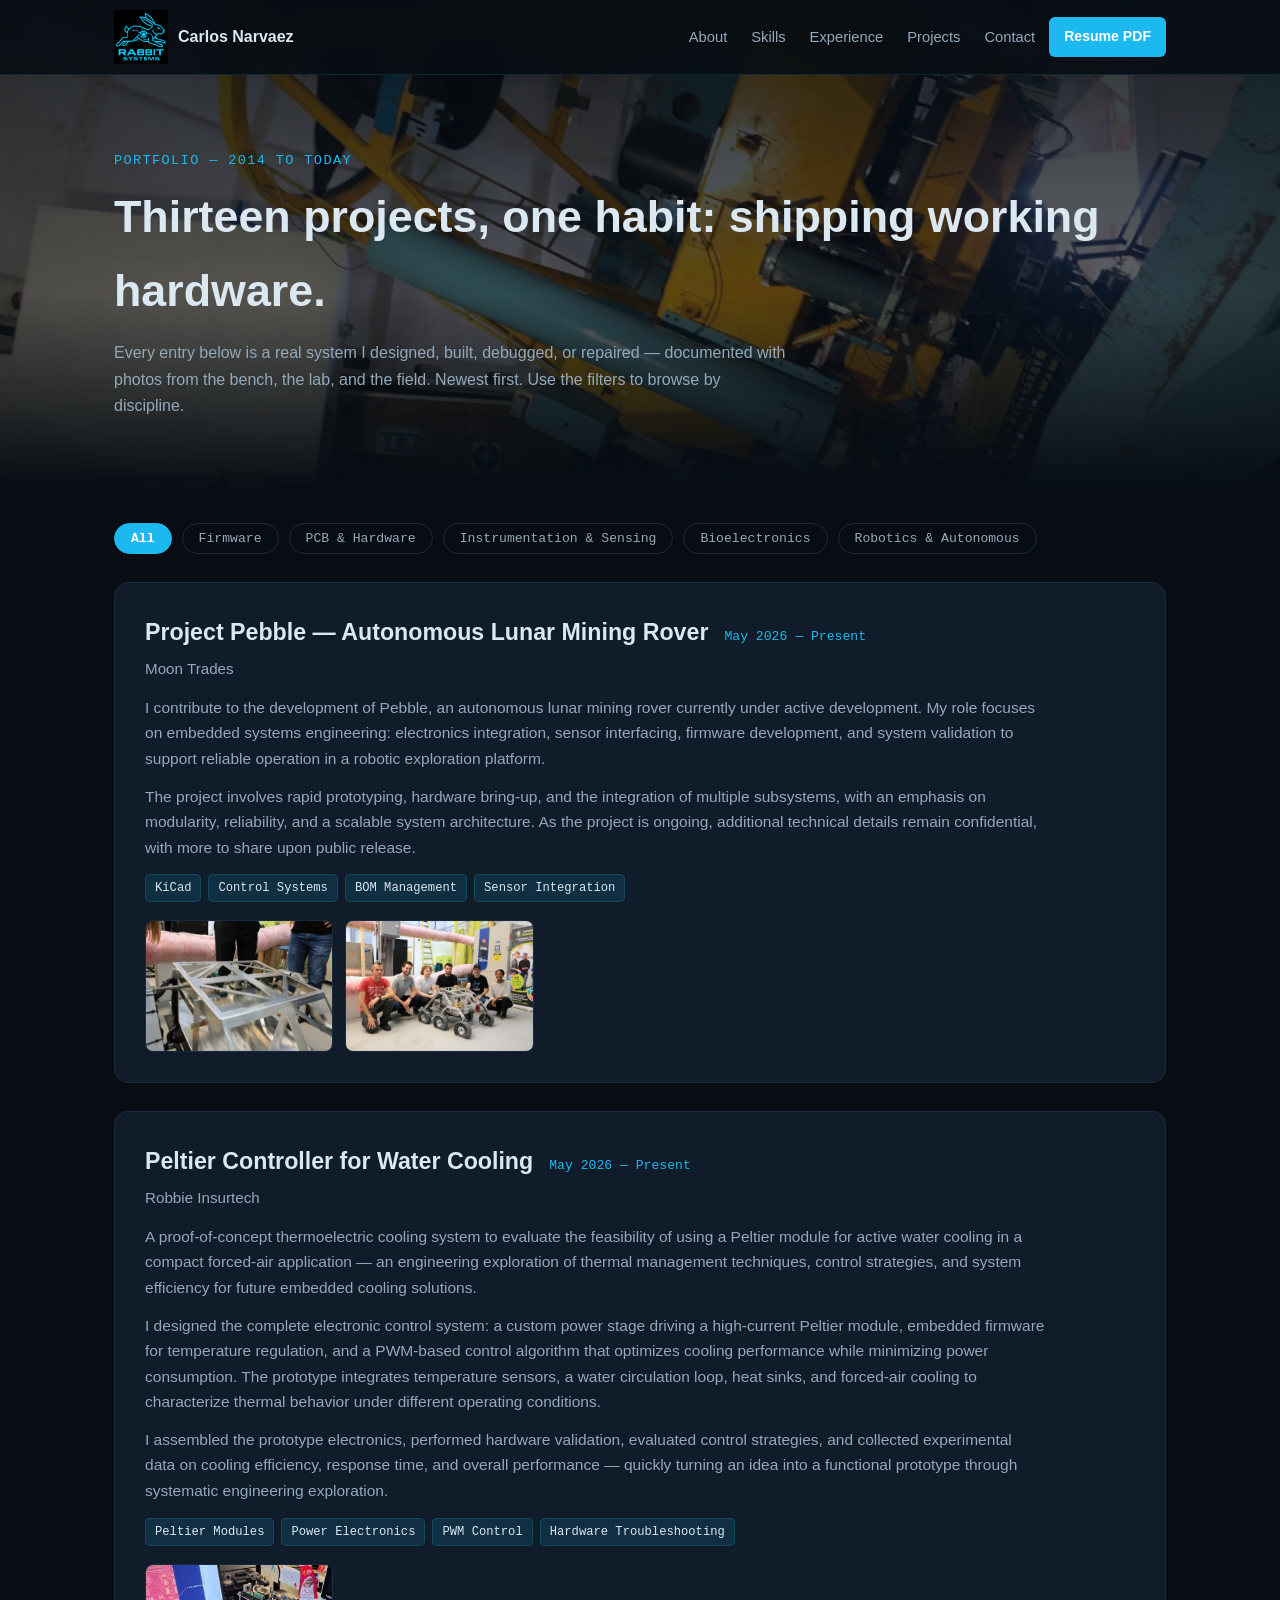
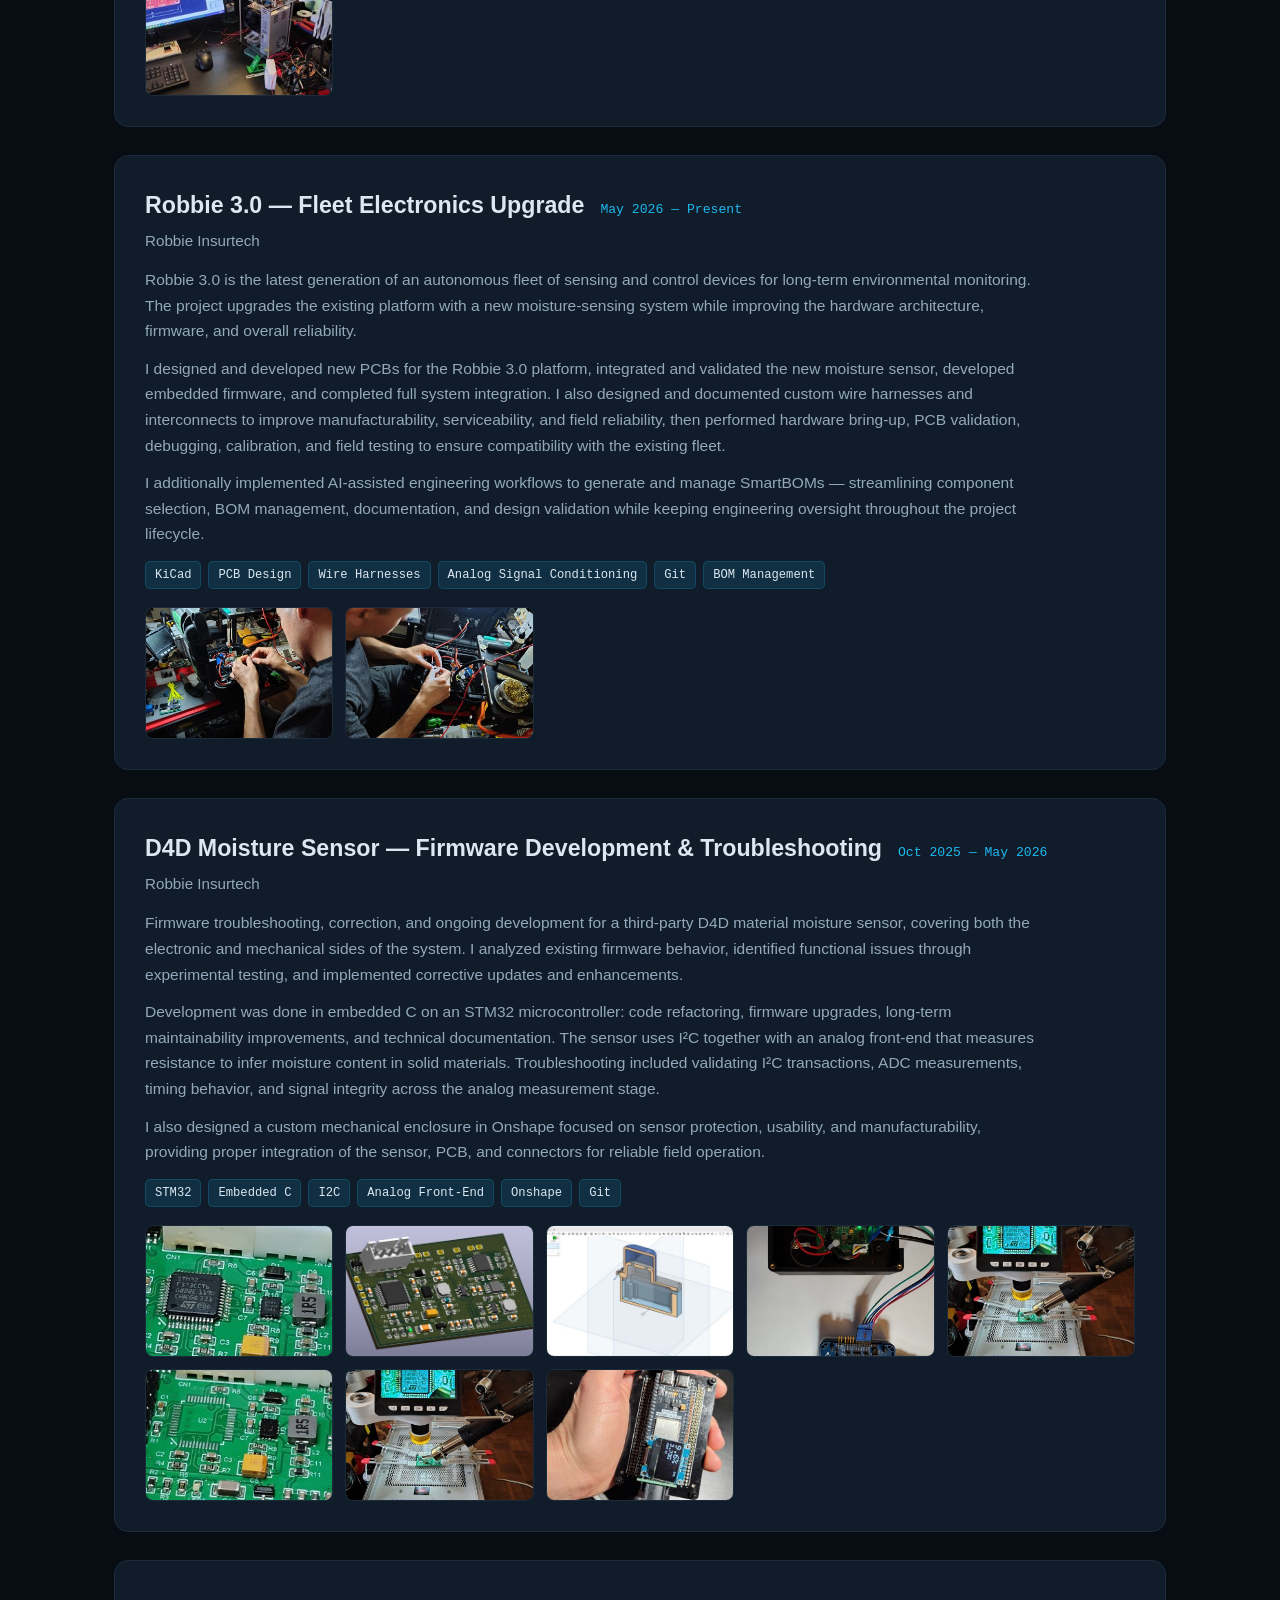
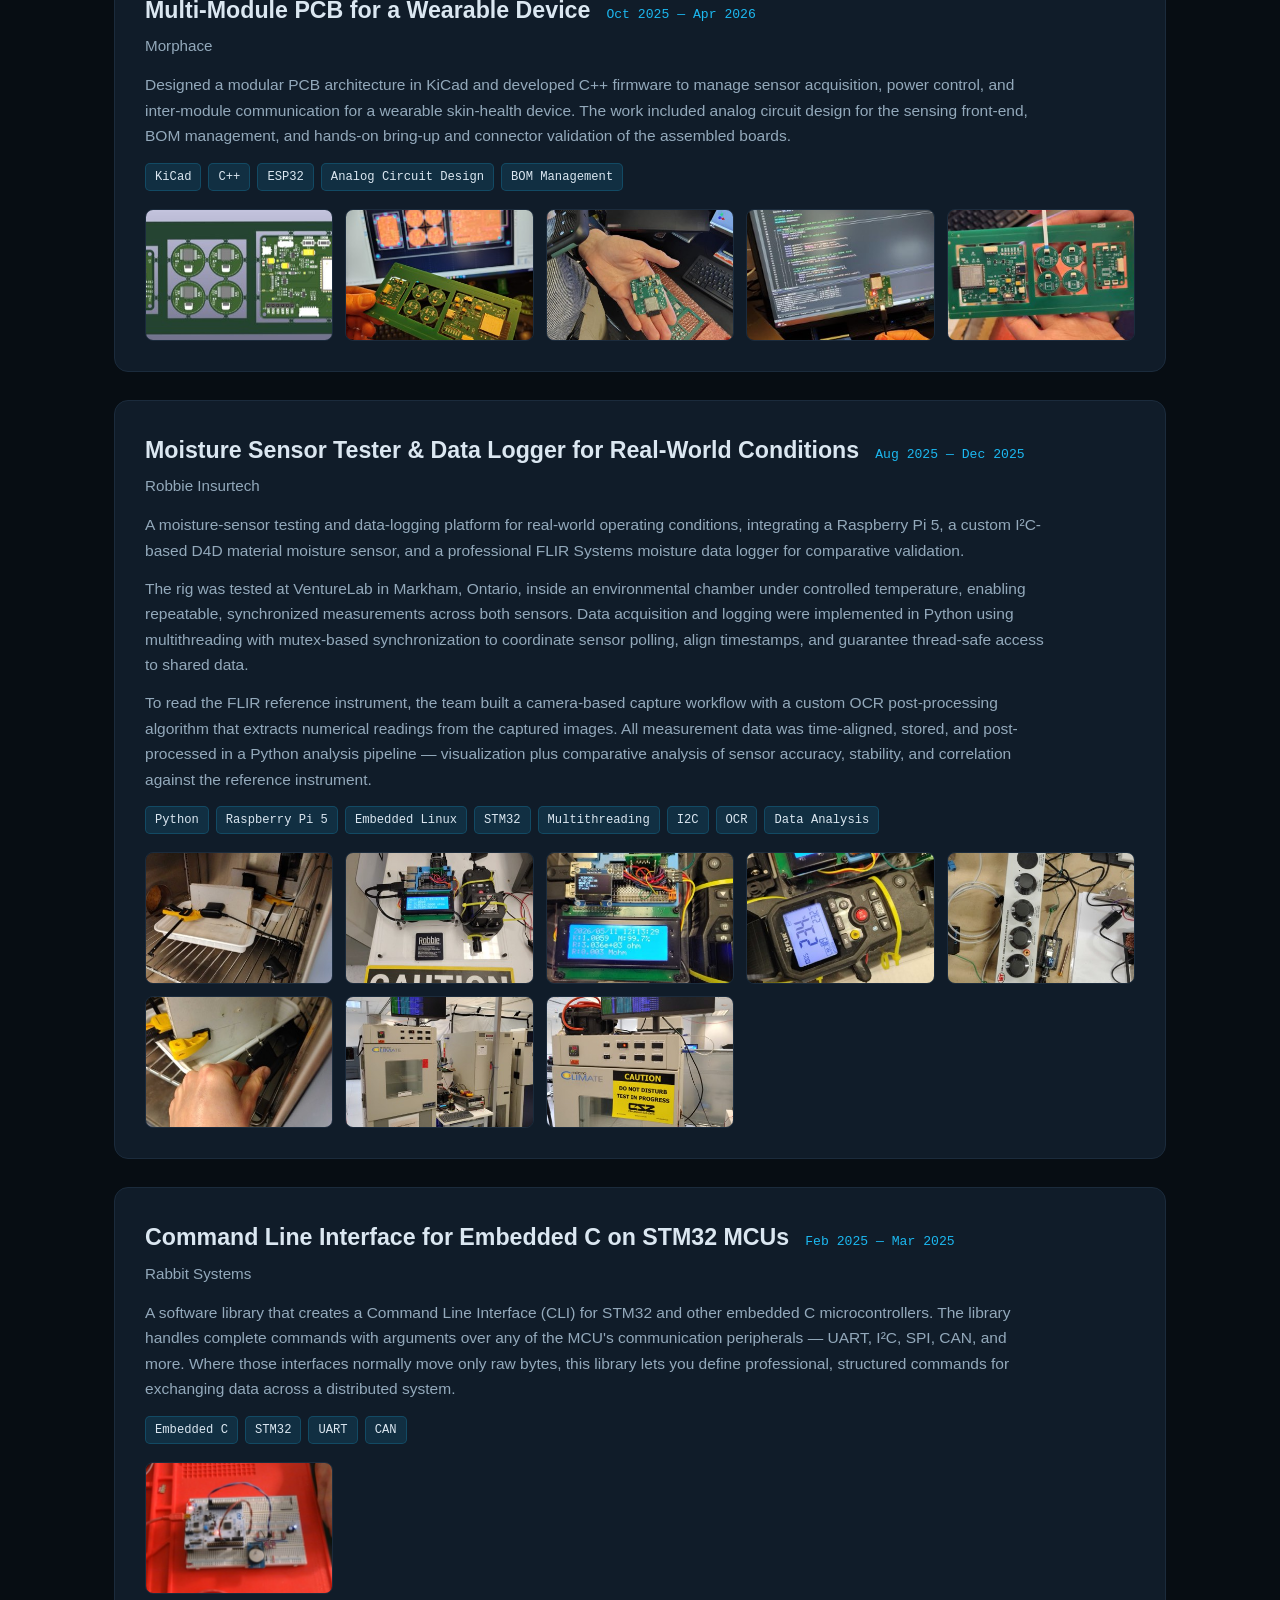
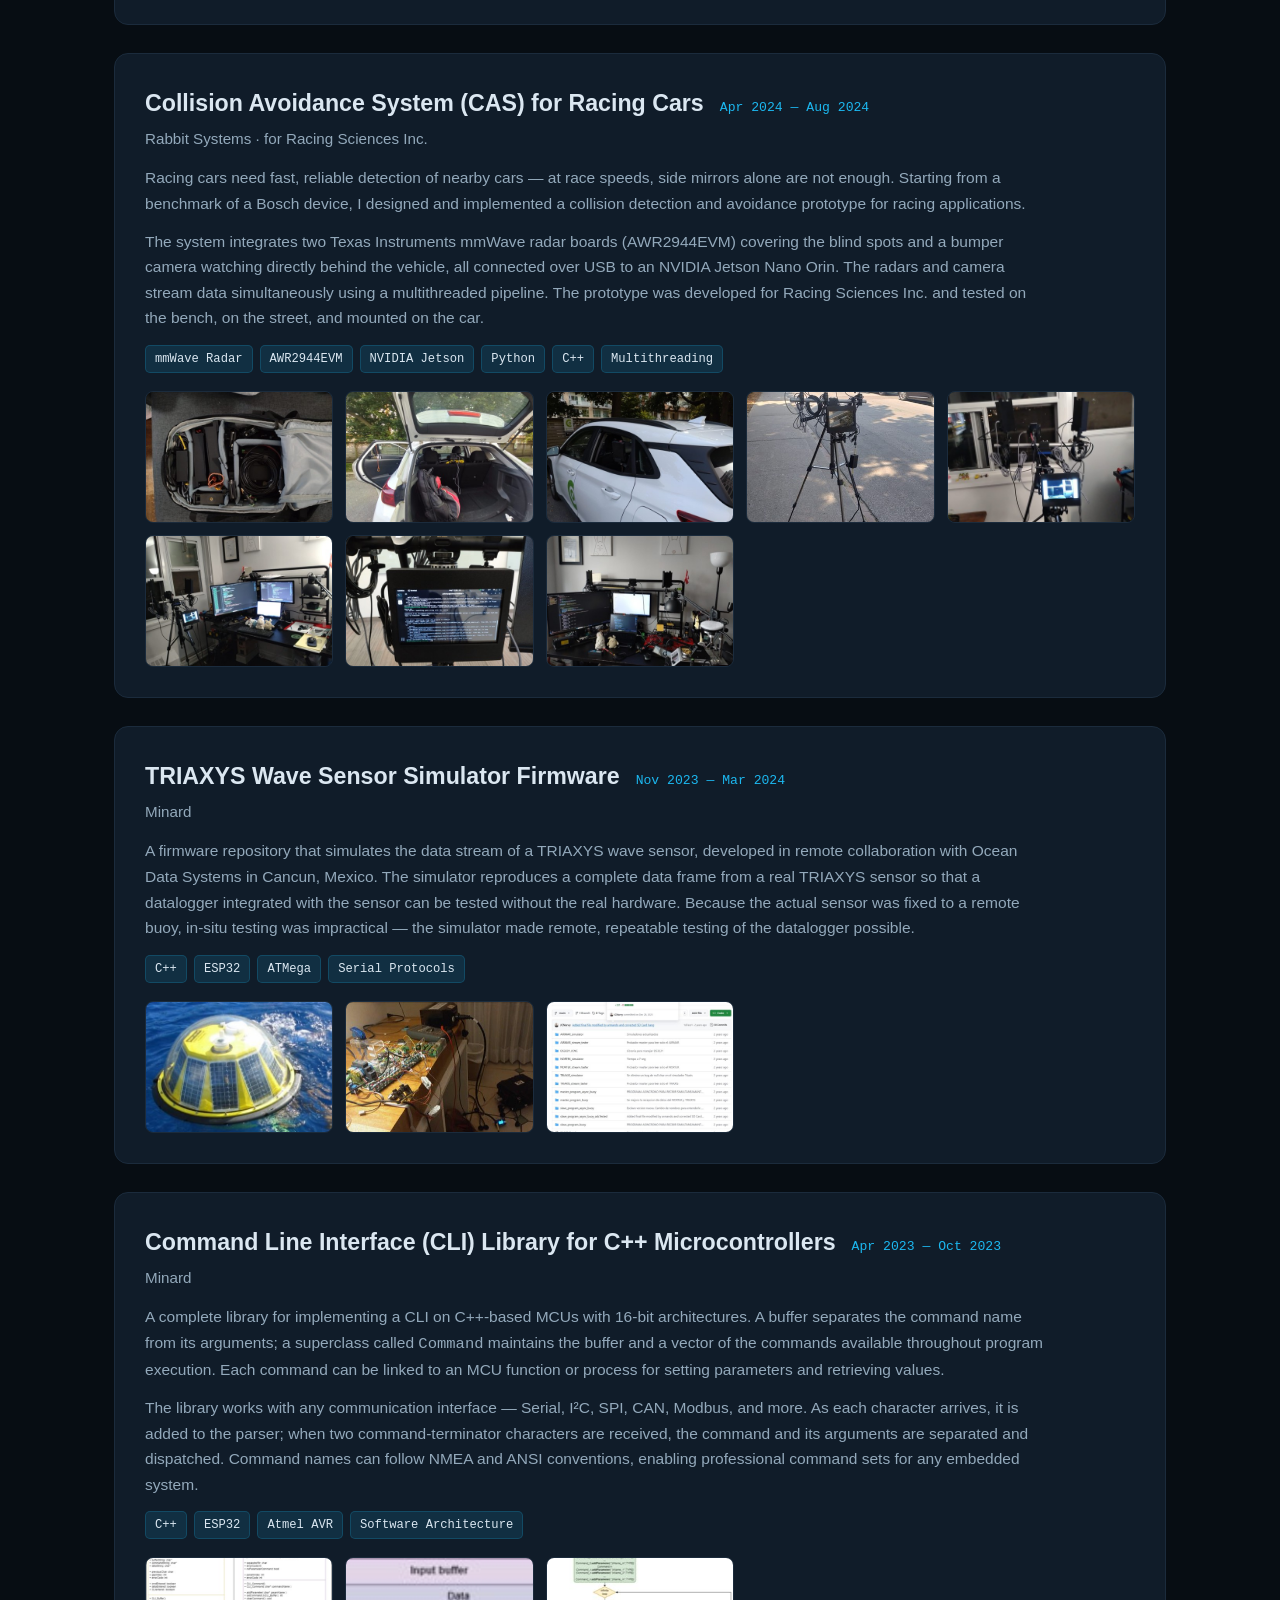
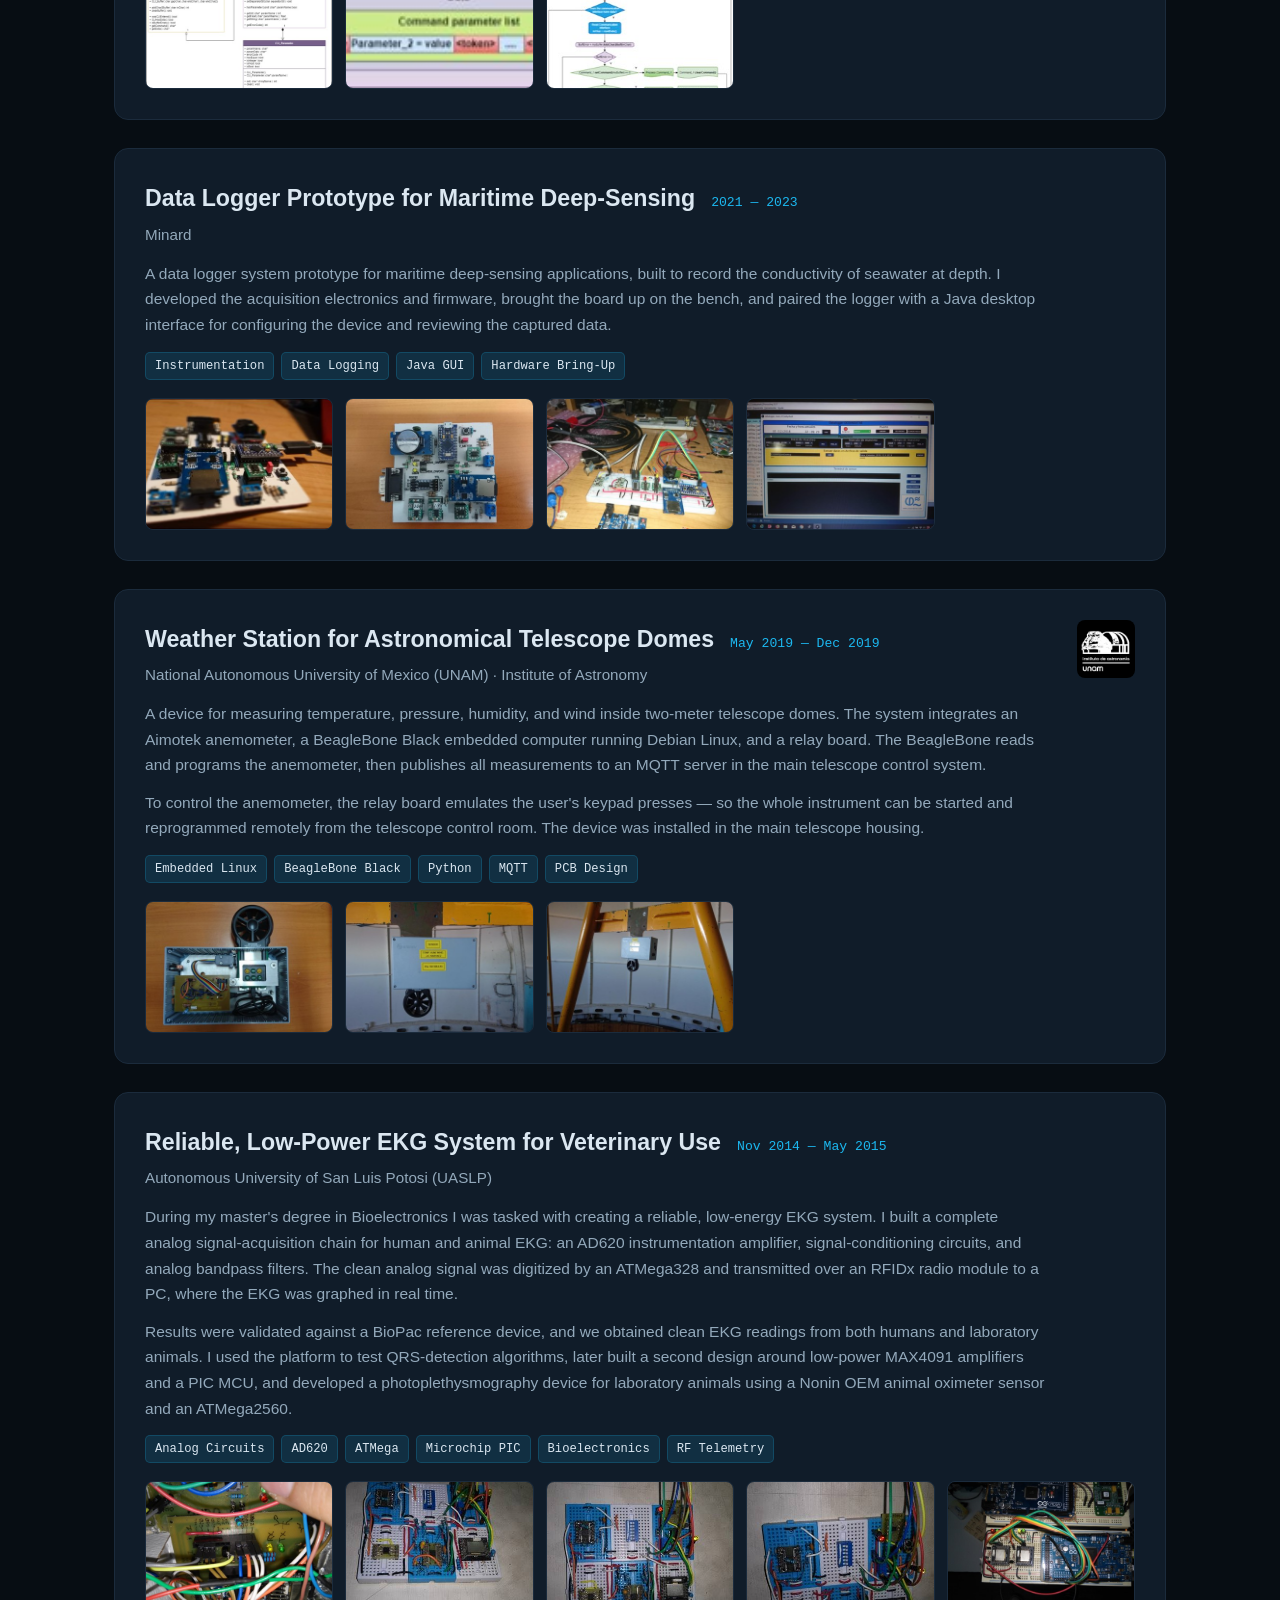
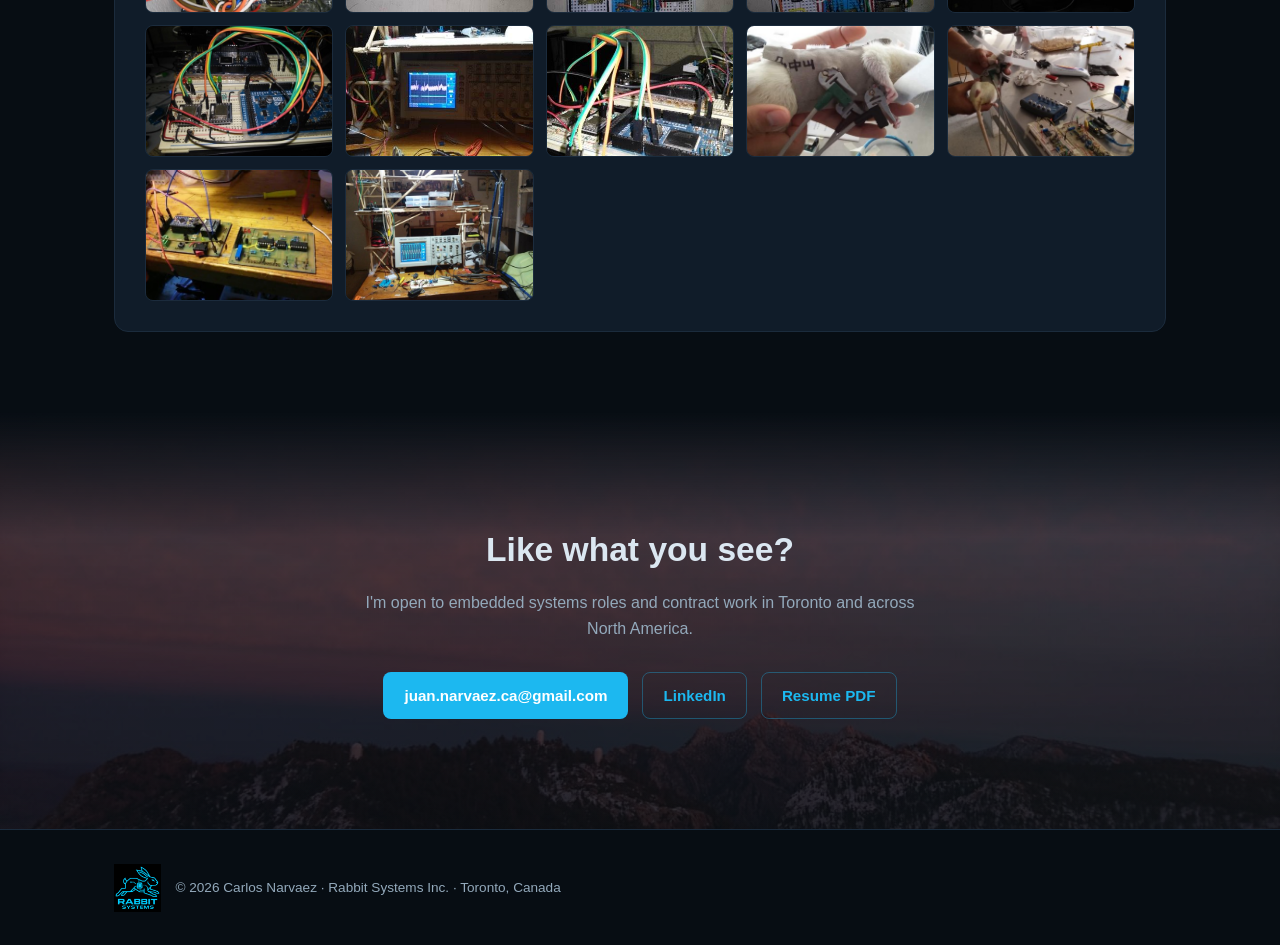
==== commit e8eaeca3: "Portfolio website for Carlos Narvaez — embedded systems engineer Static site: home + projects pages," ====
--- a/projects.html
+++ b/projects.html
@@ -363,11 +363,12 @@
 
   <!-- 12. Telescope -->
   <article class="project reveal" id="telescope" data-cats="instrumentation firmware">
+    <img class="project-logo" src="assets/img/edu/ia-unam.jpg" alt="UNAM Institute of Astronomy emblem" style="float: right; margin-left: 14px;">
     <div class="project-head">
       <h2>Weather Station for Astronomical Telescope Domes</h2>
       <span class="project-meta">May 2019 — Dec 2019</span>
     </div>
-    <div class="project-company">National Autonomous University of Mexico (UNAM)</div>
+    <div class="project-company">National Autonomous University of Mexico (UNAM) · Institute of Astronomy</div>
     <p>
       A device for measuring temperature, pressure, humidity, and wind inside two-meter telescope domes. The
       system integrates an Aimotek anemometer, a BeagleBone Black embedded computer running Debian Linux, and
--- a/css/style.css
+++ b/css/style.css
@@ -49,18 +49,20 @@
 }
 .nav-brand { display: flex; align-items: center; gap: 10px; font-weight: 700; color: var(--text); }
 .nav-brand:hover { text-decoration: none; }
-.nav-brand img { height: 36px; width: 36px; object-fit: contain; }
+.nav-brand img { height: 54px; width: 54px; object-fit: contain; }
 .nav-links { display: flex; gap: 4px; margin-left: auto; align-items: center; flex-wrap: wrap; }
 .nav-links a {
   color: var(--muted); font-size: 0.92rem; padding: 6px 10px; border-radius: 6px;
 }
 .nav-links a:hover { color: var(--text); background: var(--accent-soft); text-decoration: none; }
+.nav-links a.btn-primary { color: #ffffff; }
+.nav-links a.btn-primary:hover { color: #ffffff; background: #4fcbf5; }
 .btn {
   display: inline-block; padding: 10px 20px; border-radius: 8px; font-weight: 600;
   font-size: 0.95rem; cursor: pointer; border: 1px solid transparent; transition: all 0.15s;
 }
 .btn:hover { text-decoration: none; }
-.btn-primary { background: var(--accent); color: #04121b; }
+.btn-primary { background: var(--accent); color: #ffffff; }
 .btn-primary:hover { background: #4fcbf5; }
 .btn-outline { border-color: var(--accent-edge); color: var(--accent); }
 .btn-outline:hover { background: var(--accent-soft); }
@@ -161,6 +163,24 @@
 .edu-card { background: var(--card); border: 1px solid var(--card-edge); border-left: 3px solid var(--accent); border-radius: 10px; padding: 20px; }
 .edu-card h3 { font-size: 1.02rem; margin-bottom: 4px; }
 .edu-card p { color: var(--muted); font-size: 0.9rem; }
+.edu-card.with-logo { display: flex; gap: 16px; align-items: center; }
+.logo-chip {
+  flex: 0 0 auto; width: 74px; height: 74px; border-radius: 10px; background: #ffffff;
+  display: flex; align-items: center; justify-content: center; padding: 8px;
+}
+.logo-chip img { max-width: 100%; max-height: 100%; object-fit: contain; }
+.cert-links { display: flex; flex-wrap: wrap; gap: 8px; margin-top: 10px; }
+.cert-links a {
+  font-family: var(--mono); font-size: 0.76rem; color: var(--accent);
+  border: 1px solid var(--accent-edge); border-radius: 5px; padding: 3px 10px;
+}
+.cert-links a:hover { background: var(--accent-soft); text-decoration: none; }
+.tl-logo {
+  float: right; width: 64px; height: 64px; border-radius: 8px; background: #ffffff;
+  padding: 6px; object-fit: contain; margin-left: 14px;
+}
+.project-logo { width: 58px; height: 58px; border-radius: 8px; object-fit: contain; }
+.project-logo.on-white { background: #ffffff; padding: 5px; }
 
 /* ---------- Contact ---------- */
 .contact {
@@ -180,7 +200,7 @@
   max-width: 1100px; margin: 0 auto; padding: 0 24px;
   display: flex; align-items: center; gap: 14px; color: var(--muted); font-size: 0.85rem; flex-wrap: wrap;
 }
-.footer-inner img { height: 34px; }
+.footer-inner img { height: 48px; }
 .footer-inner .spacer { margin-left: auto; }
 
 /* ---------- Projects page ---------- */
@@ -200,7 +220,7 @@
   padding: 7px 16px; cursor: pointer; transition: all 0.15s;
 }
 .chip:hover { border-color: var(--accent-edge); color: var(--text); }
-.chip.active { background: var(--accent); border-color: var(--accent); color: #04121b; font-weight: 600; }
+.chip.active { background: var(--accent); border-color: var(--accent); color: #ffffff; font-weight: 600; }
 
 .project {
   background: var(--card); border: 1px solid var(--card-edge); border-radius: 14px;
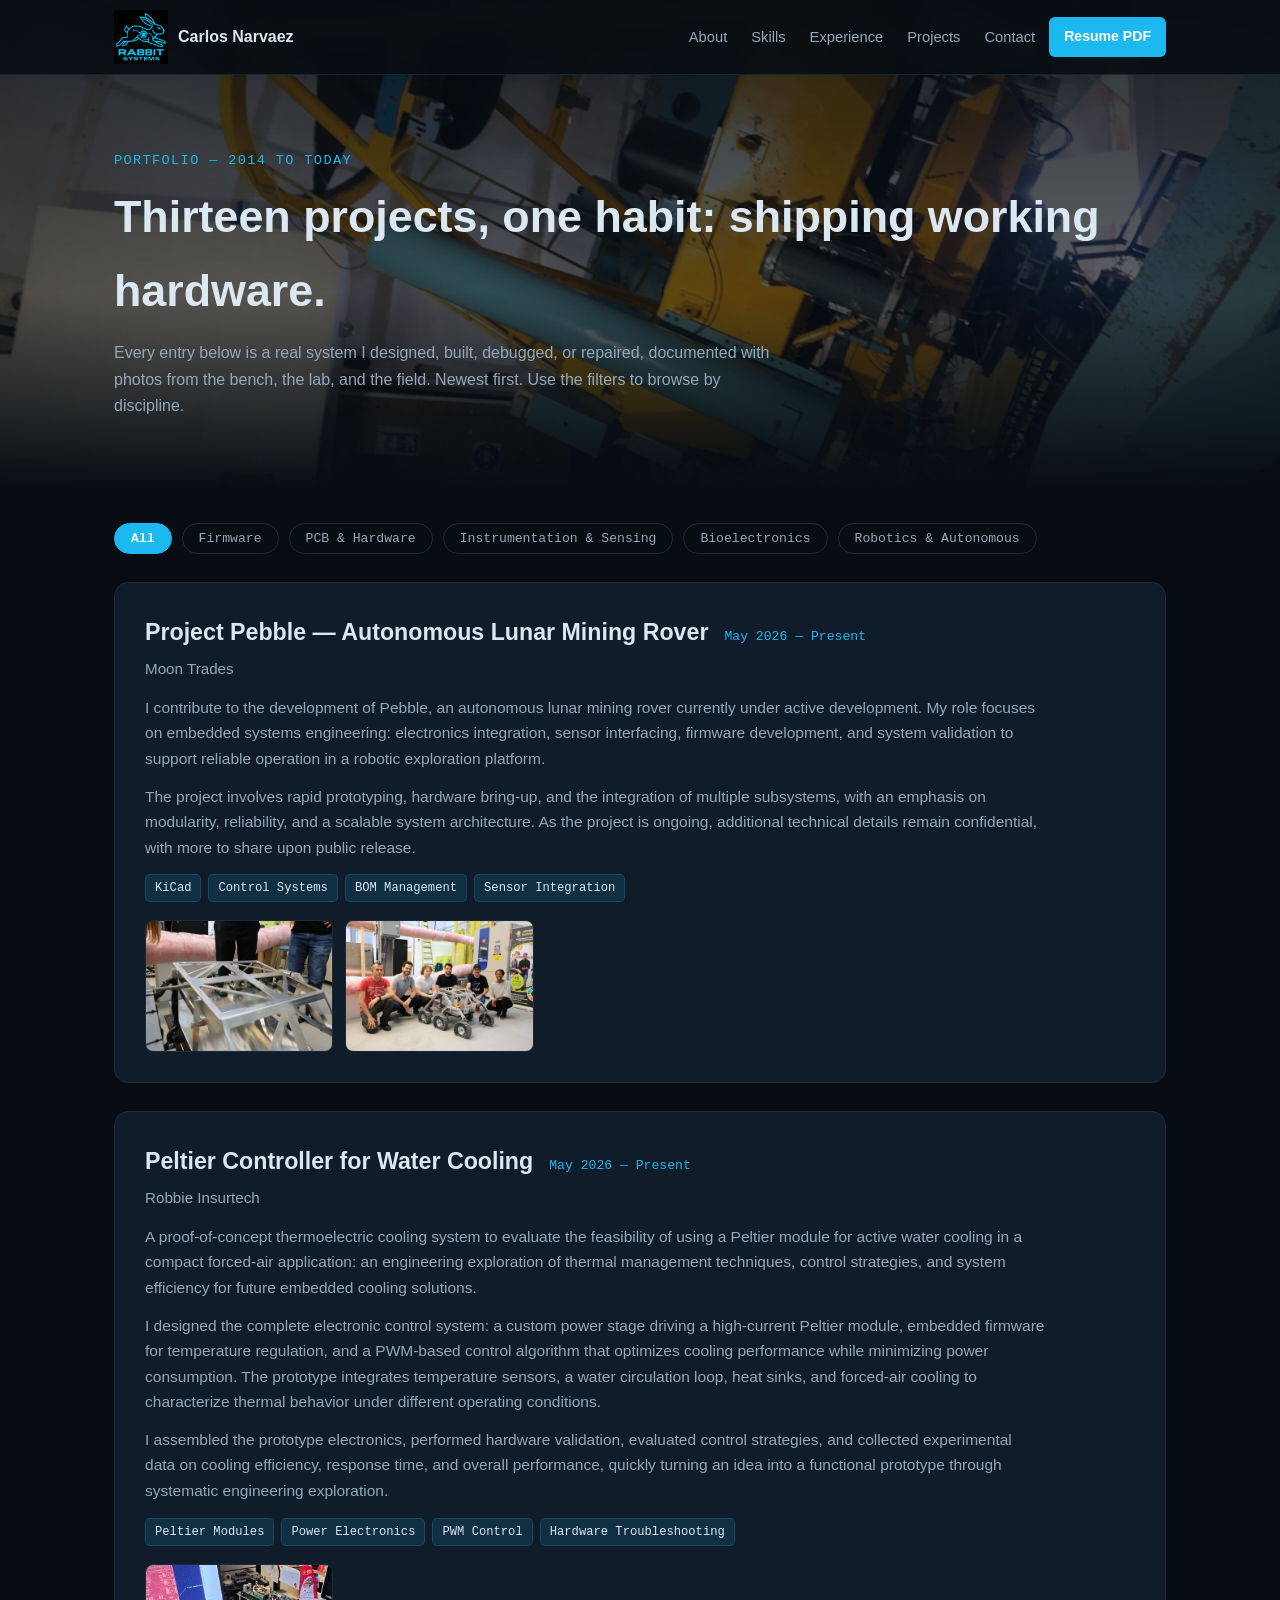
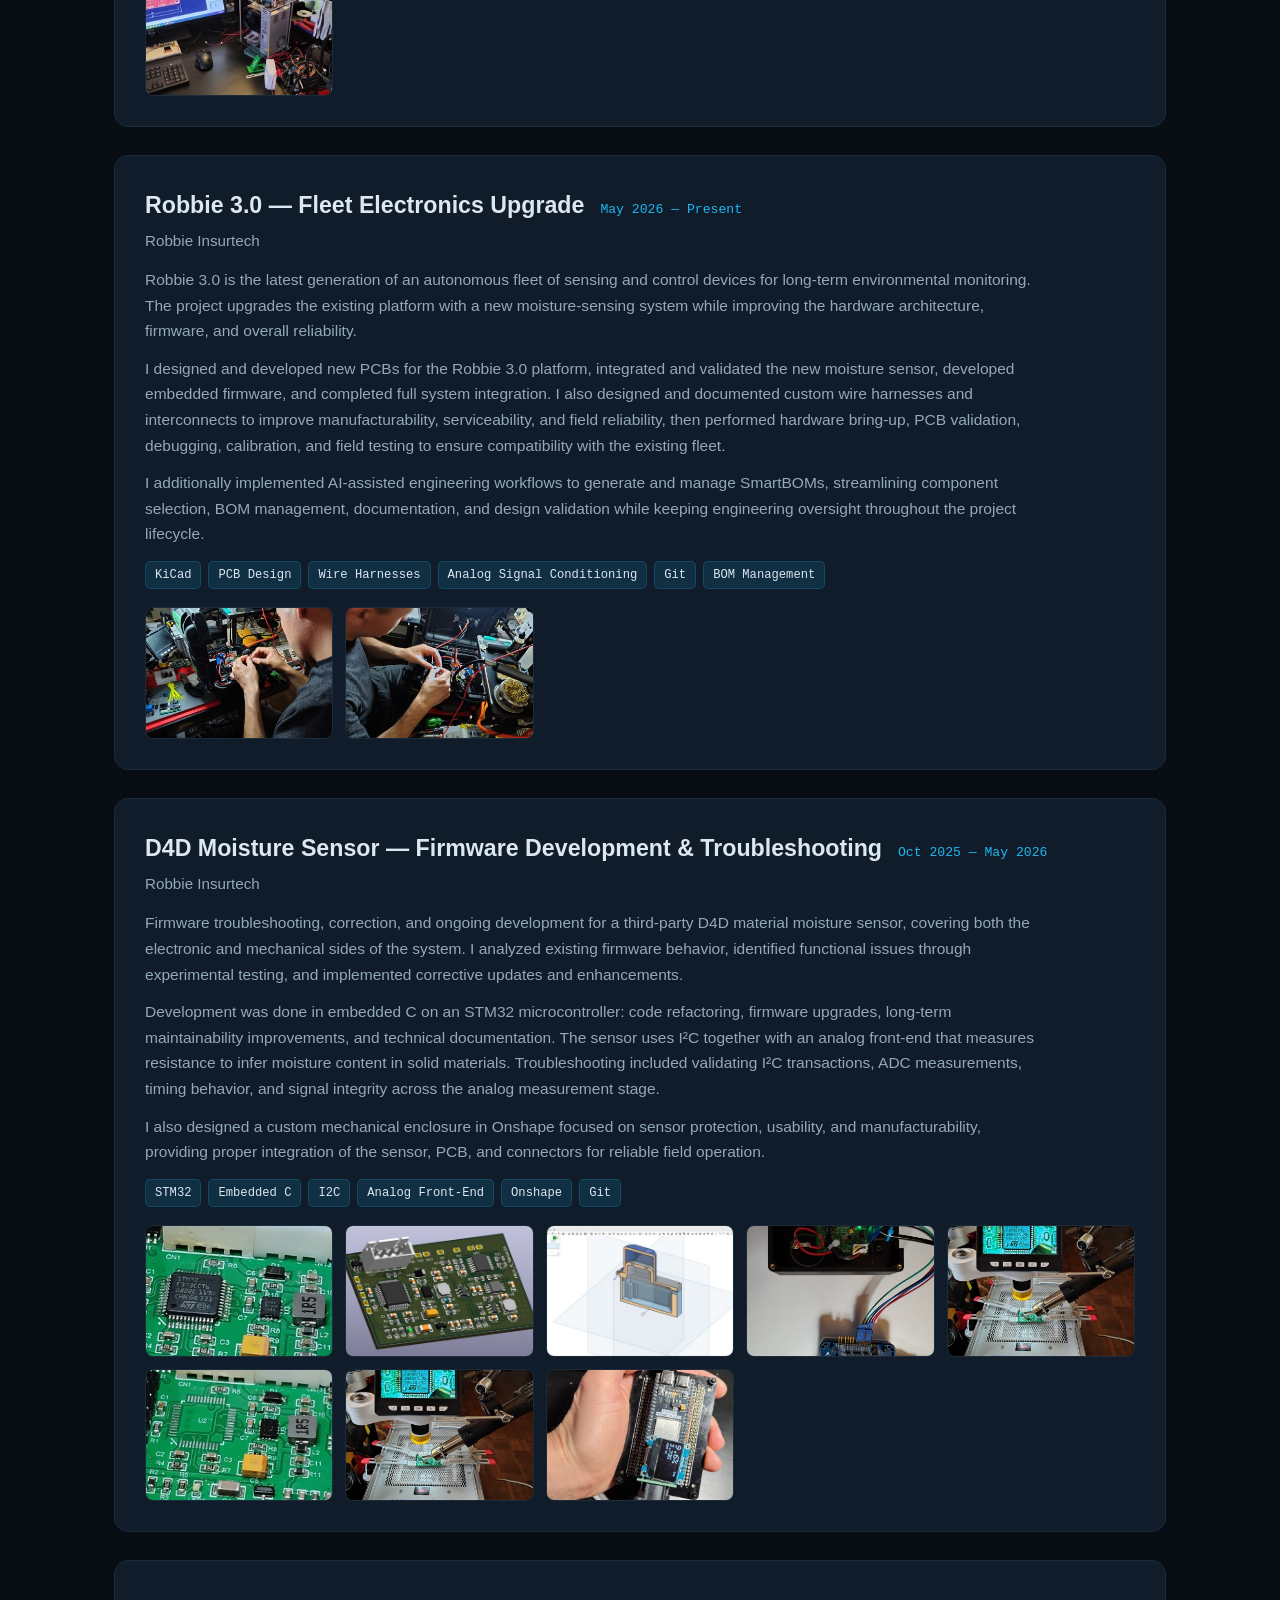
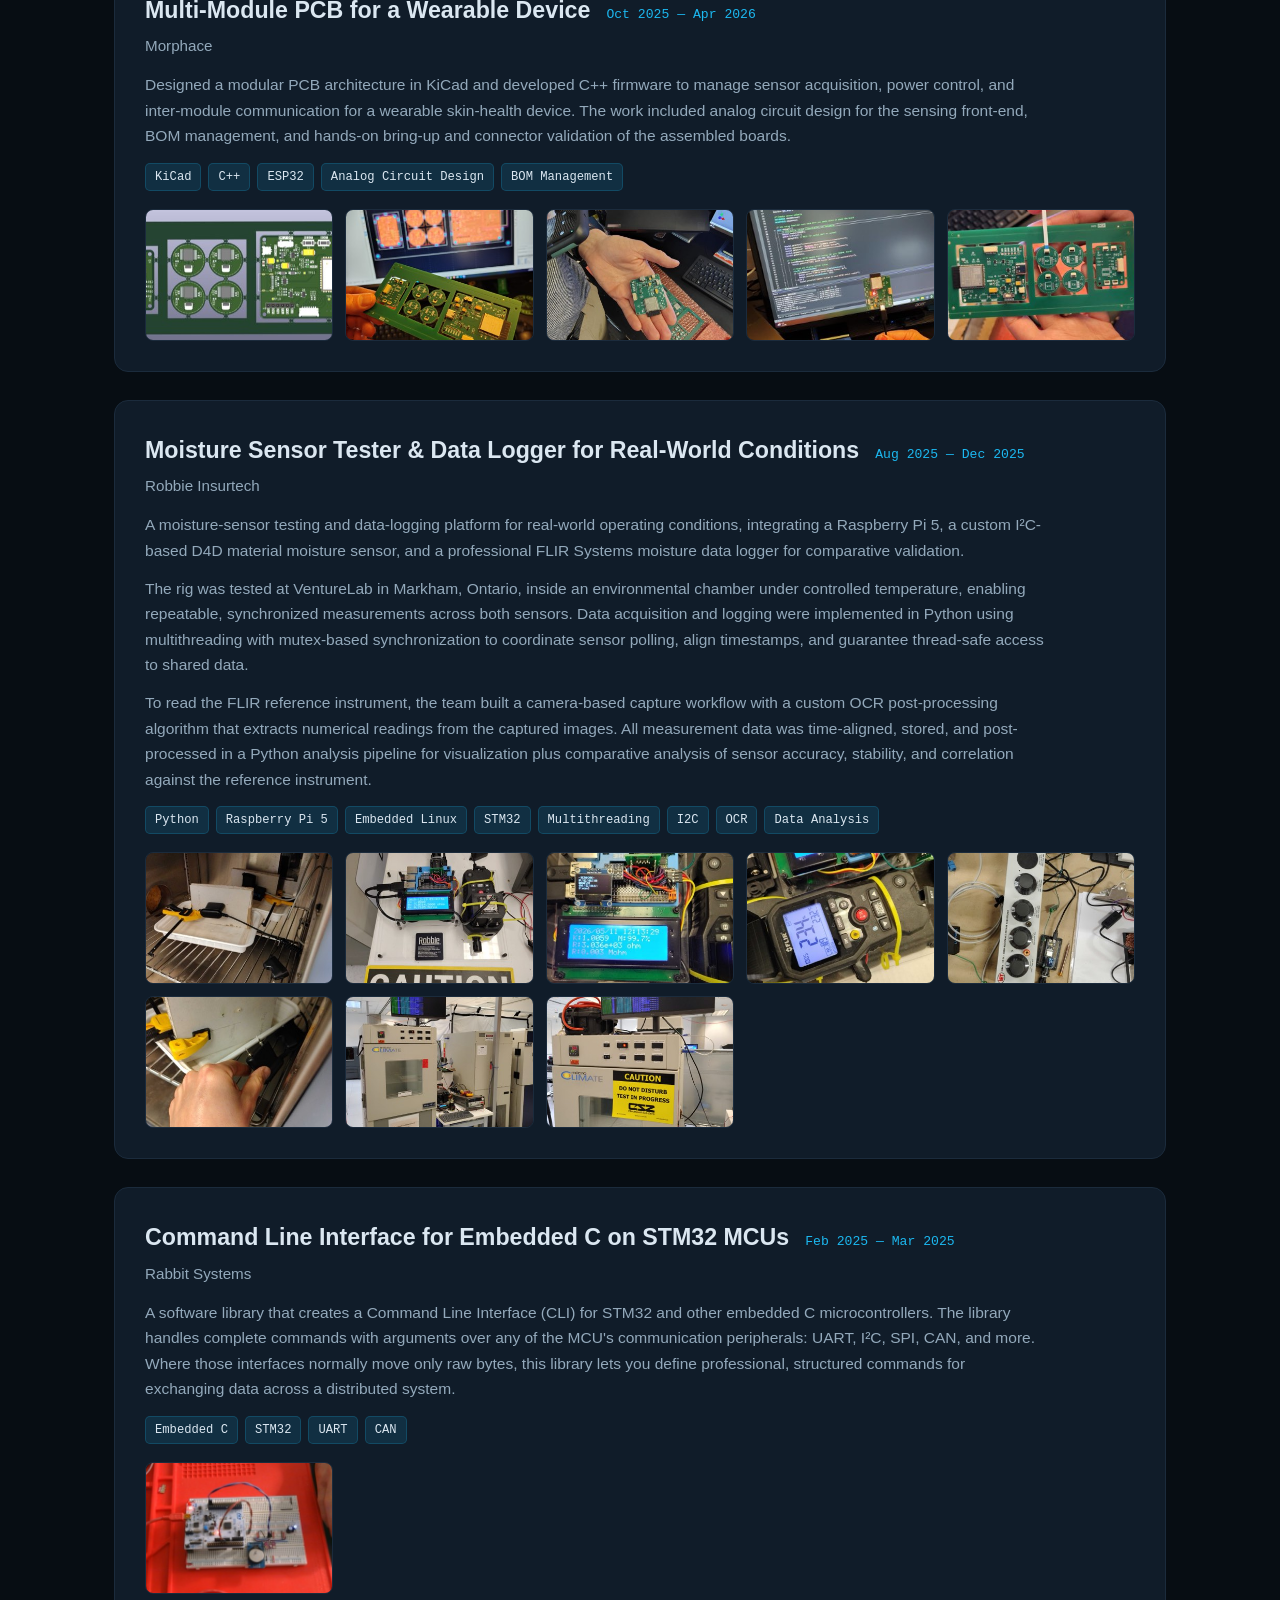
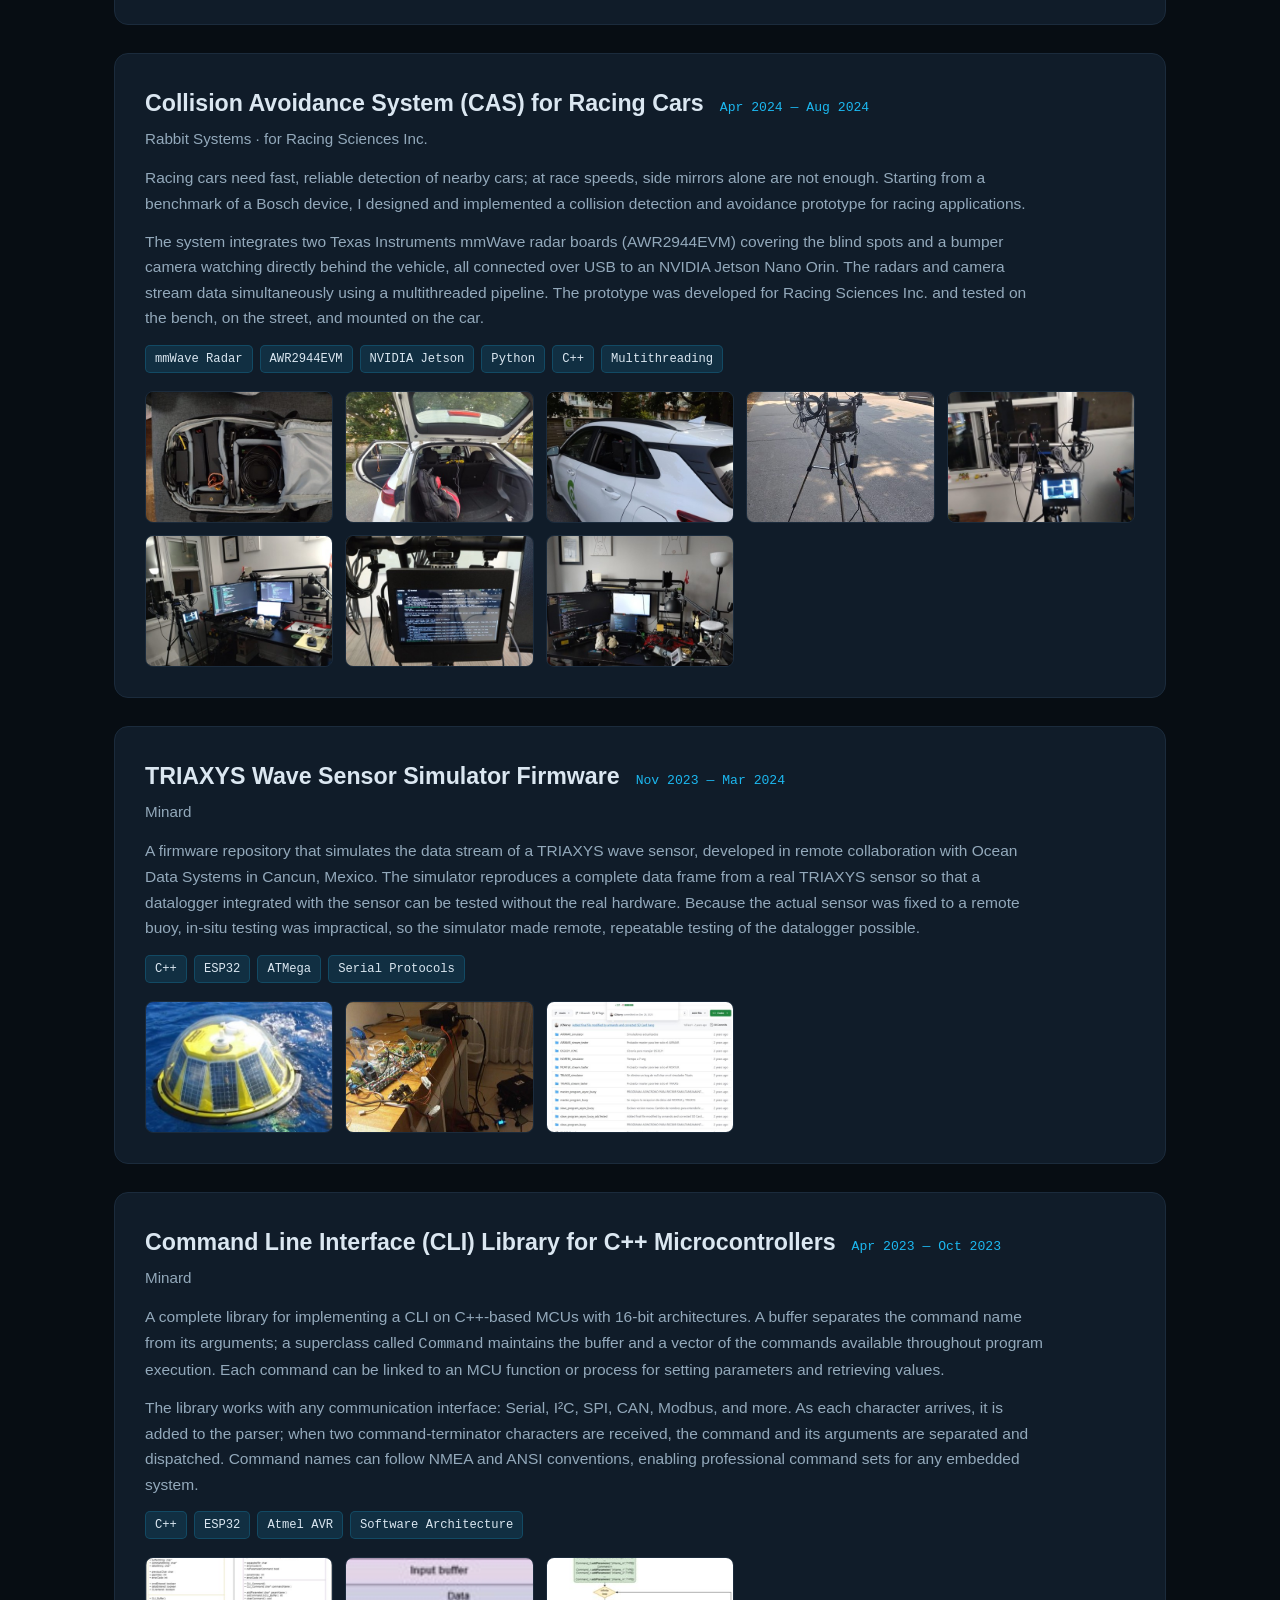
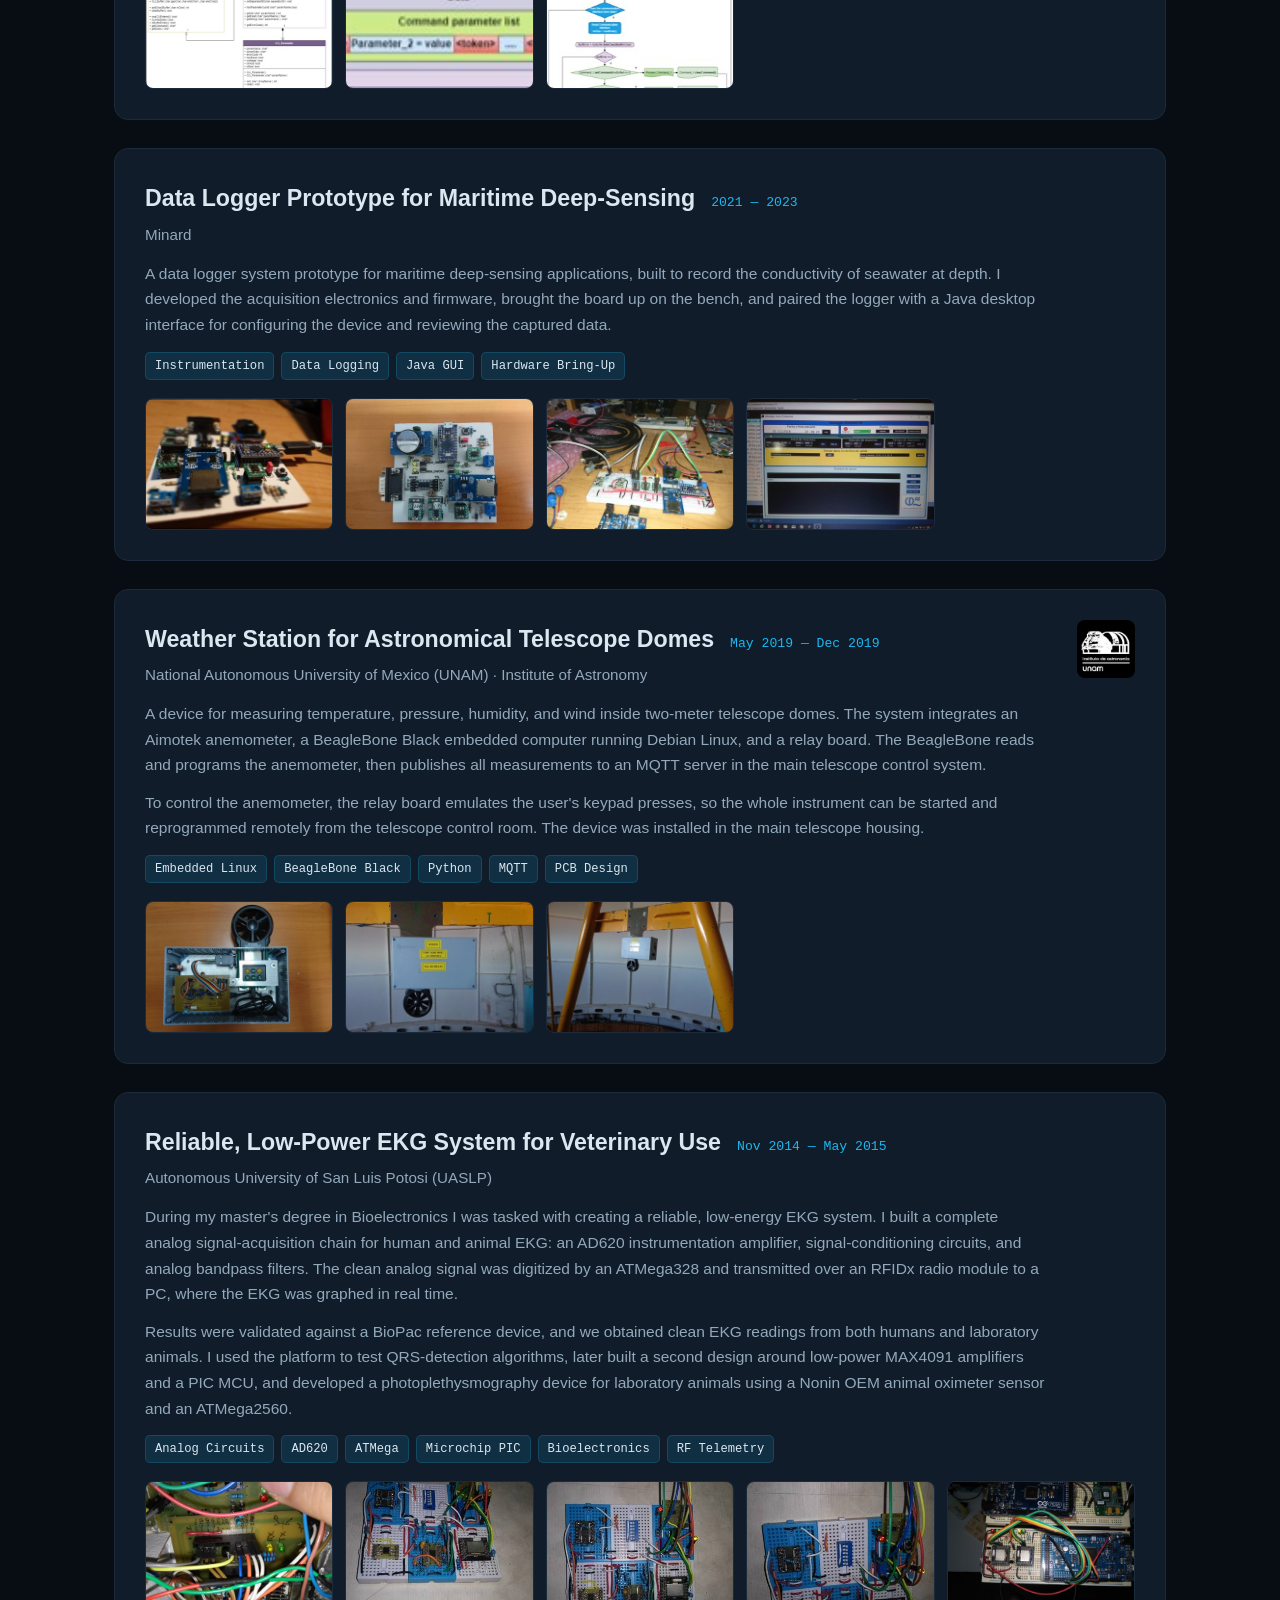
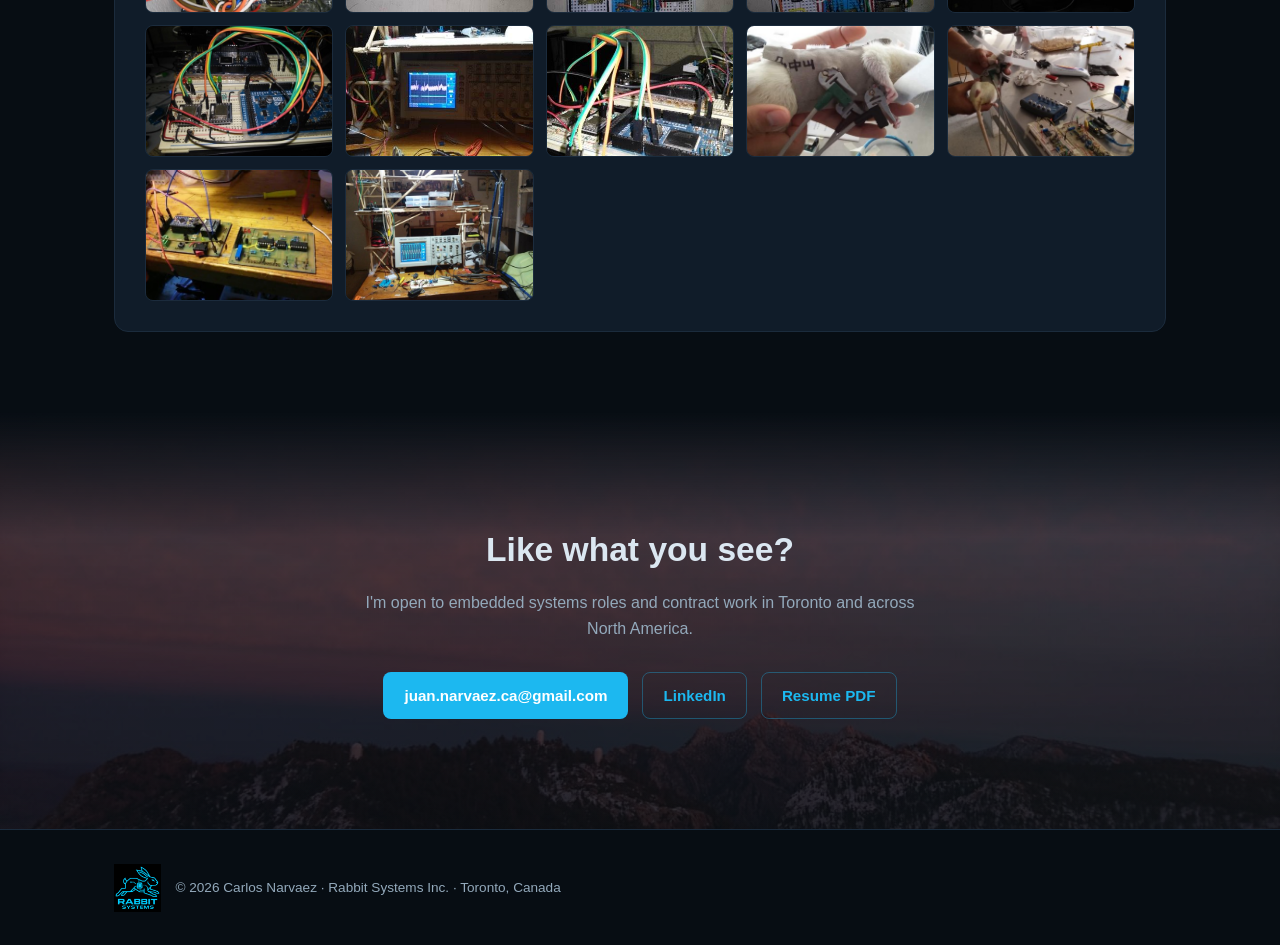
==== commit ba744900: "Rewrite dashed prose to natural phrasing, add landscape backgrounds per section Replace em-dash pare" ====
--- a/projects.html
+++ b/projects.html
@@ -4,14 +4,16 @@
   <meta charset="UTF-8">
   <meta name="viewport" content="width=device-width, initial-scale=1.0">
   <title>Projects — Carlos Narvaez | Embedded Systems Engineer, Toronto</title>
-  <meta name="description" content="Thirteen embedded systems projects by Carlos Narvaez: lunar rover electronics, mmWave collision avoidance, moisture-sensing fleets, wearable PCBs, telescope instrumentation, and veterinary EKG systems — all documented with real photos.">
+  <meta name="description" content="Thirteen embedded systems projects by Carlos Narvaez: lunar rover electronics, mmWave collision avoidance, moisture-sensing fleets, wearable PCBs, telescope instrumentation, and veterinary EKG systems, all documented with real photos.">
   <meta name="author" content="Carlos Narvaez">
   <link rel="icon" type="image/png" href="assets/img/favicon.png">
   <link rel="stylesheet" href="css/style.css">
+  <link rel="canonical" href="https://carlos-narvaez.ca/projects.html">
   <meta property="og:type" content="website">
+  <meta property="og:url" content="https://carlos-narvaez.ca/projects.html">
   <meta property="og:title" content="Projects — Carlos Narvaez, Embedded Systems Engineer">
   <meta property="og:description" content="A decade of embedded hardware, firmware, and instrumentation projects with real build photos.">
-  <meta property="og:image" content="assets/img/projects/pebble/rover.jpg">
+  <meta property="og:image" content="https://carlos-narvaez.ca/assets/img/projects/pebble/rover.jpg">
 </head>
 <body>
 
@@ -37,7 +39,7 @@
     <div class="section-kicker">portfolio — 2014 to today</div>
     <h1>Thirteen projects, one habit: shipping working hardware.</h1>
     <p>
-      Every entry below is a real system I designed, built, debugged, or repaired — documented with photos
+      Every entry below is a real system I designed, built, debugged, or repaired, documented with photos
       from the bench, the lab, and the field. Newest first. Use the filters to browse by discipline.
     </p>
   </div>
@@ -88,7 +90,7 @@
     <div class="project-company">Robbie Insurtech</div>
     <p>
       A proof-of-concept thermoelectric cooling system to evaluate the feasibility of using a Peltier module
-      for active water cooling in a compact forced-air application — an engineering exploration of thermal
+      for active water cooling in a compact forced-air application: an engineering exploration of thermal
       management techniques, control strategies, and system efficiency for future embedded cooling solutions.
     </p>
     <p>
@@ -100,7 +102,7 @@
     </p>
     <p>
       I assembled the prototype electronics, performed hardware validation, evaluated control strategies, and
-      collected experimental data on cooling efficiency, response time, and overall performance — quickly
+      collected experimental data on cooling efficiency, response time, and overall performance, quickly
       turning an idea into a functional prototype through systematic engineering exploration.
     </p>
     <div class="tags"><span class="tag">Peltier Modules</span><span class="tag">Power Electronics</span><span class="tag">PWM Control</span><span class="tag">Hardware Troubleshooting</span></div>
@@ -129,7 +131,7 @@
       testing to ensure compatibility with the existing fleet.
     </p>
     <p>
-      I additionally implemented AI-assisted engineering workflows to generate and manage SmartBOMs —
+      I additionally implemented AI-assisted engineering workflows to generate and manage SmartBOMs,
       streamlining component selection, BOM management, documentation, and design validation while keeping
       engineering oversight throughout the project lifecycle.
     </p>
@@ -222,7 +224,7 @@
     <p>
       To read the FLIR reference instrument, the team built a camera-based capture workflow with a custom OCR
       post-processing algorithm that extracts numerical readings from the captured images. All measurement
-      data was time-aligned, stored, and post-processed in a Python analysis pipeline — visualization plus
+      data was time-aligned, stored, and post-processed in a Python analysis pipeline for visualization plus
       comparative analysis of sensor accuracy, stability, and correlation against the reference instrument.
     </p>
     <div class="tags"><span class="tag">Python</span><span class="tag">Raspberry Pi 5</span><span class="tag">Embedded Linux</span><span class="tag">STM32</span><span class="tag">Multithreading</span><span class="tag">I2C</span><span class="tag">OCR</span><span class="tag">Data Analysis</span></div>
@@ -248,7 +250,7 @@
     <p>
       A software library that creates a Command Line Interface (CLI) for STM32 and other embedded C
       microcontrollers. The library handles complete commands with arguments over any of the MCU's
-      communication peripherals — UART, I²C, SPI, CAN, and more. Where those interfaces normally move only
+      communication peripherals: UART, I²C, SPI, CAN, and more. Where those interfaces normally move only
       raw bytes, this library lets you define professional, structured commands for exchanging data across a
       distributed system.
     </p>
@@ -266,7 +268,7 @@
     </div>
     <div class="project-company">Rabbit Systems · for Racing Sciences Inc.</div>
     <p>
-      Racing cars need fast, reliable detection of nearby cars — at race speeds, side mirrors alone are not
+      Racing cars need fast, reliable detection of nearby cars; at race speeds, side mirrors alone are not
       enough. Starting from a benchmark of a Bosch device, I designed and implemented a collision detection
       and avoidance prototype for racing applications.
     </p>
@@ -301,8 +303,8 @@
       A firmware repository that simulates the data stream of a TRIAXYS wave sensor, developed in remote
       collaboration with Ocean Data Systems in Cancun, Mexico. The simulator reproduces a complete data frame
       from a real TRIAXYS sensor so that a datalogger integrated with the sensor can be tested without the
-      real hardware. Because the actual sensor was fixed to a remote buoy, in-situ testing was impractical —
-      the simulator made remote, repeatable testing of the datalogger possible.
+      real hardware. Because the actual sensor was fixed to a remote buoy, in-situ testing was impractical,
+      so the simulator made remote, repeatable testing of the datalogger possible.
     </p>
     <div class="tags"><span class="tag">C++</span><span class="tag">ESP32</span><span class="tag">ATMega</span><span class="tag">Serial Protocols</span></div>
     <div class="gallery">
@@ -326,7 +328,7 @@
       to an MCU function or process for setting parameters and retrieving values.
     </p>
     <p>
-      The library works with any communication interface — Serial, I²C, SPI, CAN, Modbus, and more. As each
+      The library works with any communication interface: Serial, I²C, SPI, CAN, Modbus, and more. As each
       character arrives, it is added to the parser; when two command-terminator characters are received, the
       command and its arguments are separated and dispatched. Command names can follow NMEA and ANSI
       conventions, enabling professional command sets for any embedded system.
@@ -376,7 +378,7 @@
       MQTT server in the main telescope control system.
     </p>
     <p>
-      To control the anemometer, the relay board emulates the user's keypad presses — so the whole instrument
+      To control the anemometer, the relay board emulates the user's keypad presses, so the whole instrument
       can be started and reprogrammed remotely from the telescope control room. The device was installed in
       the main telescope housing.
     </p>
@@ -434,7 +436,7 @@
     <p>I'm open to embedded systems roles and contract work in Toronto and across North America.</p>
     <div class="contact-actions">
       <a class="btn btn-primary" href="mailto:juan.narvaez.ca@gmail.com">juan.narvaez.ca@gmail.com</a>
-      <a class="btn btn-outline" href="https://www.linkedin.com/in/jcarlosnarvaez" target="_blank" rel="noopener">LinkedIn</a>
+      <a class="btn btn-outline" href="https://www.linkedin.com/in/jcarlos-narvaez/" target="_blank" rel="noopener">LinkedIn</a>
       <a class="btn btn-outline" href="assets/resume/Carlos-Narvaez-Resume.pdf" download>Resume PDF</a>
     </div>
   </div>
--- a/css/style.css
+++ b/css/style.css
@@ -107,6 +107,39 @@
 h2.section-title { font-size: 2rem; margin: 6px 0 30px; }
 .lead { color: var(--muted); max-width: 760px; }
 
+/* ---------- Section background photos ---------- */
+#about {
+  --about-bg: url("../assets/img/landscapes/49676449-2087801447909295-2756094017220378624-n.jpg");
+  background:
+    linear-gradient(rgba(7,13,19,0.88), rgba(7,13,19,0.88)),
+    var(--about-bg) center/cover no-repeat;
+}
+#skills {
+  background:
+    linear-gradient(rgba(12,21,31,0.9), rgba(12,21,31,0.9)),
+    url("../assets/img/landscapes/41405994-1923614777661297-3673569254361268224-n.jpg") center/cover no-repeat;
+}
+#experience {
+  background:
+    linear-gradient(rgba(7,13,19,0.9), rgba(7,13,19,0.9)),
+    url("../assets/img/landscapes/47249156-2037495812939859-1110206096343040000-n.jpg") center/cover no-repeat;
+}
+#featured {
+  background:
+    linear-gradient(rgba(12,21,31,0.9), rgba(12,21,31,0.9)),
+    url("../assets/img/landscapes/62882674-2326108750745229-590768636986130432-n.jpg") center/cover no-repeat;
+}
+#teaching {
+  background:
+    linear-gradient(rgba(7,13,19,0.88), rgba(7,13,19,0.88)),
+    url("../assets/img/landscapes/img-20191208-wa0007.jpg") center/cover no-repeat;
+}
+#education {
+  background:
+    linear-gradient(rgba(12,21,31,0.9), rgba(12,21,31,0.9)),
+    url("../assets/img/landscapes/67554432-2426694050686698-3891145988269670400-n.jpg") center/cover no-repeat;
+}
+
 /* ---------- Skills ---------- */
 .skills-grid { display: grid; grid-template-columns: repeat(auto-fit, minmax(230px, 1fr)); gap: 18px; margin-top: 34px; }
 .skill-card {
